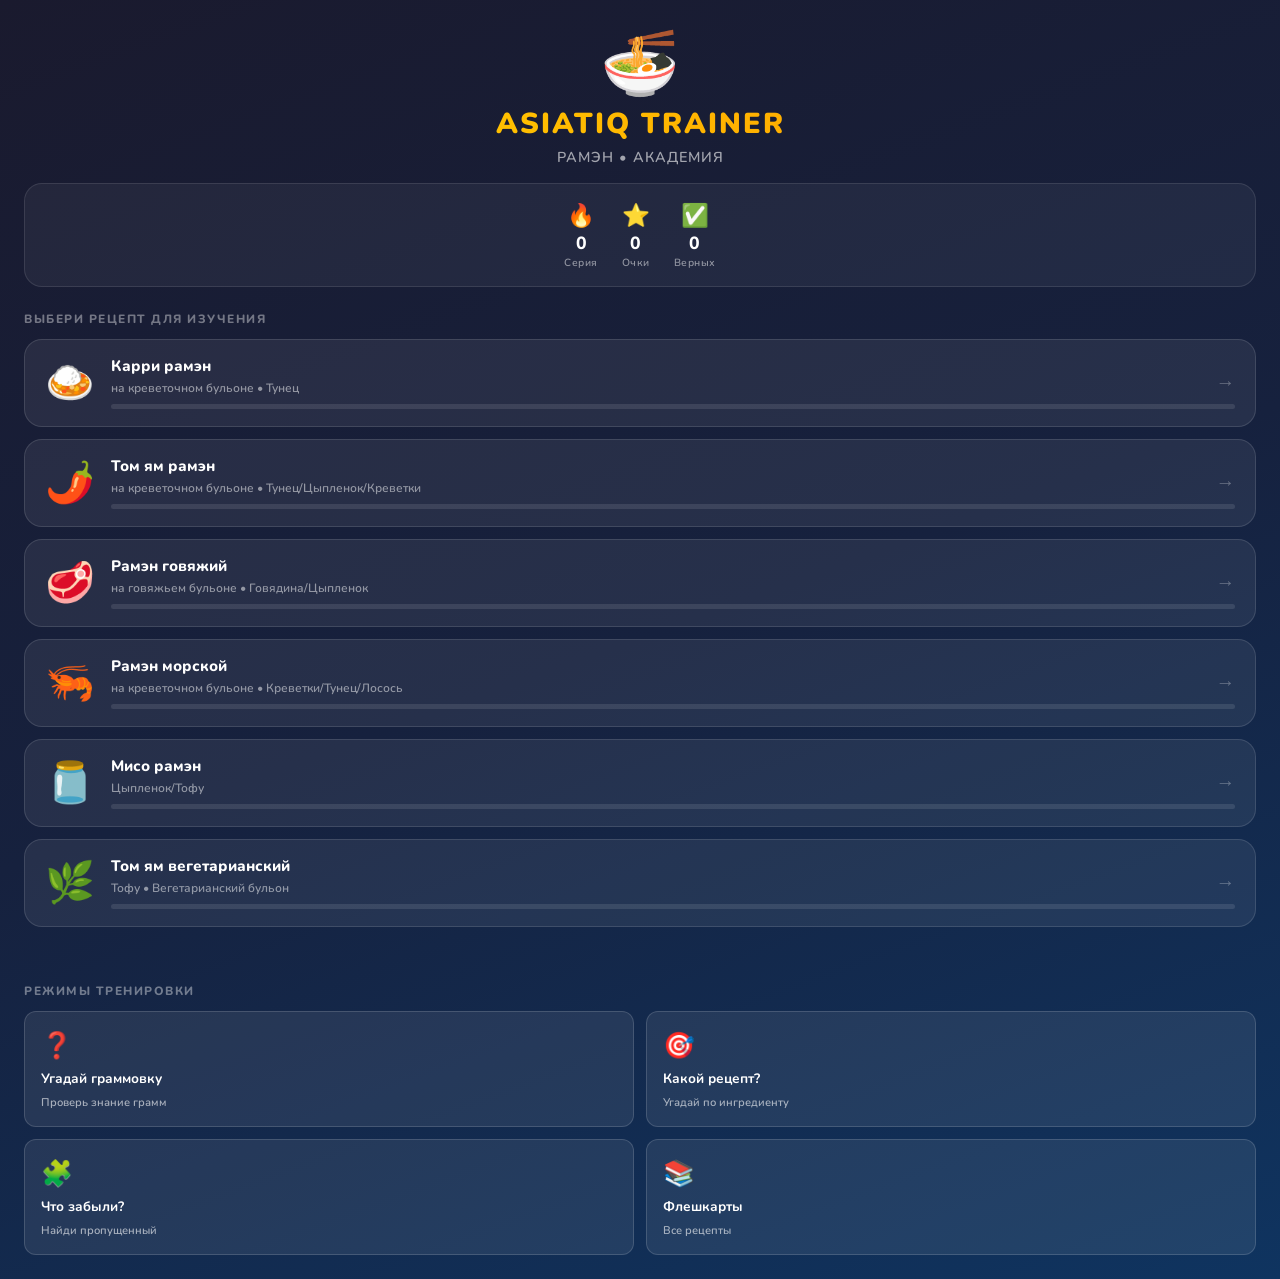
==== ramen-trainer.html @ 8be8d043 "Мой первый коммит: добавлен HTML-код. Ураgit add .))" ====
<!DOCTYPE html>
<html lang="ru">
<head>
<meta charset="UTF-8">
<meta name="viewport" content="width=device-width, initial-scale=1.0">
<title>🍜 ASIATIQ — Рамэн Тренер</title>
<link href="https://fonts.googleapis.com/css2?family=Nunito:wght@400;600;700;800;900&family=Nunito+Sans:wght@400;600;700&display=swap" rel="stylesheet">
<style>
  :root {
    --green: #58CC02;
    --green-dark: #45a001;
    --green-light: #d7f5b1;
    --blue: #1CB0F6;
    --blue-dark: #0a9ad6;
    --red: #FF4B4B;
    --red-light: #FFE0E0;
    --yellow: #FFD900;
    --yellow-dark: #e5c300;
    --orange: #FF9600;
    --purple: #CE82FF;
    --gray: #AFAFAF;
    --gray-light: #F7F7F7;
    --dark: #1f1f1f;
    --text: #3C3C3C;
    --text-muted: #777;
    --border: #E5E5E5;
    --white: #FFFFFF;
    --card-shadow: 0 4px 0 rgba(0,0,0,0.12);
    --radius: 12px;
    --radius-lg: 18px;
  }

  * { box-sizing: border-box; margin: 0; padding: 0; }

  body {
    font-family: 'Nunito', sans-serif;
    background: #f0f8e8;
    color: var(--text);
    min-height: 100vh;
    overflow-x: hidden;
  }

  /* SCREENS */
  .screen { display: none; min-height: 100vh; }
  .screen.active { display: flex; flex-direction: column; }

  /* ======= HOME SCREEN ======= */
  #home {
    background: linear-gradient(160deg, #1a1a2e 0%, #16213e 50%, #0f3460 100%);
    color: white;
    padding: 0;
  }

  .home-header {
    padding: 2rem 1.5rem 1rem;
    text-align: center;
    position: relative;
  }

  .logo-bowl { font-size: 4rem; line-height: 1; margin-bottom: 0.5rem; animation: steam 2s ease-in-out infinite; }
  @keyframes steam {
    0%, 100% { transform: translateY(0); }
    50% { transform: translateY(-6px); }
  }

  .logo-title {
    font-size: 1.8rem;
    font-weight: 900;
    letter-spacing: 2px;
    background: linear-gradient(90deg, #FFD900, #FF9600);
    -webkit-background-clip: text;
    -webkit-text-fill-color: transparent;
    margin-bottom: 0.25rem;
  }

  .logo-sub { font-size: 0.9rem; color: rgba(255,255,255,0.6); letter-spacing: 1px; font-weight: 600; }

  .stats-bar {
    display: flex;
    justify-content: center;
    gap: 1.5rem;
    padding: 1rem 1.5rem;
    background: rgba(255,255,255,0.05);
    margin: 0 1.5rem;
    border-radius: var(--radius-lg);
    border: 1px solid rgba(255,255,255,0.1);
  }

  .stat-item { text-align: center; }
  .stat-icon { font-size: 1.4rem; }
  .stat-value { font-size: 1.1rem; font-weight: 800; color: white; }
  .stat-label { font-size: 0.65rem; color: rgba(255,255,255,0.5); font-weight: 600; letter-spacing: 0.5px; }

  .section-label {
    font-size: 0.75rem;
    font-weight: 800;
    letter-spacing: 1.5px;
    color: rgba(255,255,255,0.4);
    padding: 1.5rem 1.5rem 0.75rem;
    text-transform: uppercase;
  }

  .recipe-list { padding: 0 1.5rem 2rem; display: flex; flex-direction: column; gap: 0.75rem; flex: 1; overflow-y: auto; }

  .recipe-card {
    background: rgba(255,255,255,0.07);
    border: 1px solid rgba(255,255,255,0.12);
    border-radius: var(--radius-lg);
    padding: 1rem 1.25rem;
    cursor: pointer;
    transition: all 0.15s ease;
    display: flex;
    align-items: center;
    gap: 1rem;
    position: relative;
    overflow: hidden;
  }

  .recipe-card::after {
    content: '→';
    position: absolute;
    right: 1.25rem;
    font-size: 1.2rem;
    color: rgba(255,255,255,0.3);
    transition: transform 0.15s;
  }

  .recipe-card:hover { background: rgba(255,255,255,0.12); transform: translateY(-1px); }
  .recipe-card:hover::after { transform: translateX(3px); }
  .recipe-card:active { transform: scale(0.98); }

  .recipe-emoji { font-size: 2.5rem; flex-shrink: 0; }

  .recipe-info { flex: 1; }
  .recipe-name { font-size: 0.95rem; font-weight: 800; color: white; line-height: 1.2; }
  .recipe-desc { font-size: 0.75rem; color: rgba(255,255,255,0.5); margin-top: 0.25rem; font-weight: 600; }
  .recipe-progress { margin-top: 0.5rem; height: 5px; background: rgba(255,255,255,0.1); border-radius: 99px; overflow: hidden; }
  .recipe-progress-fill { height: 100%; background: var(--green); border-radius: 99px; transition: width 0.5s ease; }

  .btn-modes {
    padding: 0 1.5rem 1.5rem;
    display: grid;
    grid-template-columns: 1fr 1fr;
    gap: 0.75rem;
  }

  .mode-btn {
    background: rgba(255,255,255,0.08);
    border: 1px solid rgba(255,255,255,0.15);
    border-radius: var(--radius);
    padding: 1rem;
    color: white;
    font-family: 'Nunito', sans-serif;
    font-weight: 700;
    font-size: 0.85rem;
    cursor: pointer;
    text-align: left;
    transition: all 0.15s;
    display: flex;
    flex-direction: column;
    gap: 0.4rem;
  }

  .mode-btn:hover { background: rgba(255,255,255,0.14); }
  .mode-btn .mode-icon { font-size: 1.6rem; }
  .mode-btn .mode-label { color: rgba(255,255,255,0.6); font-size: 0.7rem; font-weight: 600; }

  /* ======= LESSON SCREEN ======= */
  #lesson { background: white; }

  .lesson-top {
    display: flex;
    align-items: center;
    gap: 1rem;
    padding: 1.2rem 1.5rem;
    border-bottom: 2px solid var(--border);
    position: sticky;
    top: 0;
    background: white;
    z-index: 10;
  }

  .btn-close {
    background: none;
    border: none;
    font-size: 1.4rem;
    cursor: pointer;
    color: var(--gray);
    padding: 0.25rem;
    border-radius: 8px;
    transition: background 0.1s;
    line-height: 1;
  }
  .btn-close:hover { background: var(--gray-light); }

  .progress-track {
    flex: 1;
    height: 16px;
    background: var(--border);
    border-radius: 99px;
    overflow: hidden;
  }

  .progress-fill {
    height: 100%;
    background: var(--green);
    border-radius: 99px;
    transition: width 0.4s ease;
  }

  .hearts { display: flex; gap: 4px; font-size: 1.1rem; flex-shrink: 0; }
  .heart { transition: transform 0.2s; }
  .heart.lost { filter: grayscale(1); opacity: 0.3; transform: scale(0.9); }

  /* TIMER */
  .timer-wrap {
    position: relative;
    width: 44px;
    height: 44px;
    flex-shrink: 0;
  }
  .timer-svg { transform: rotate(-90deg); }
  .timer-bg { fill: none; stroke: var(--border); stroke-width: 4; }
  .timer-arc {
    fill: none;
    stroke: var(--green);
    stroke-width: 4;
    stroke-linecap: round;
    transition: stroke-dashoffset 0.9s linear, stroke 0.3s;
  }
  .timer-arc.warn  { stroke: var(--orange); }
  .timer-arc.danger { stroke: var(--red); }
  .timer-num {
    position: absolute;
    inset: 0;
    display: flex;
    align-items: center;
    justify-content: center;
    font-size: 0.8rem;
    font-weight: 900;
    color: var(--text);
    transition: color 0.3s;
  }
  .timer-num.warn   { color: var(--orange); }
  .timer-num.danger { color: var(--red); }

  @keyframes timerPulse {
    0%,100% { transform: scale(1); }
    50%      { transform: scale(1.12); }
  }
  .timer-wrap.pulse { animation: timerPulse 0.5s ease; }

  .lesson-body {
    flex: 1;
    padding: 1.5rem;
    display: flex;
    flex-direction: column;
    gap: 1.25rem;
    overflow-y: auto;
  }

  .question-type {
    font-size: 0.75rem;
    font-weight: 800;
    letter-spacing: 1px;
    color: var(--text-muted);
    text-transform: uppercase;
  }

  .question-text {
    font-size: 1.25rem;
    font-weight: 800;
    line-height: 1.4;
    color: var(--text);
  }

  .question-emoji { font-size: 3rem; text-align: center; margin: 0.5rem 0; }

  .options-grid {
    display: flex;
    flex-direction: column;
    gap: 0.75rem;
    margin-top: 0.5rem;
  }

  .option-btn {
    background: white;
    border: 2px solid var(--border);
    border-radius: var(--radius);
    padding: 1rem 1.25rem;
    font-family: 'Nunito', sans-serif;
    font-size: 0.95rem;
    font-weight: 700;
    color: var(--text);
    cursor: pointer;
    text-align: left;
    transition: all 0.12s;
    display: flex;
    align-items: center;
    gap: 0.75rem;
    box-shadow: 0 3px 0 var(--border);
  }

  .option-btn:hover:not(:disabled) { border-color: var(--blue); background: #EAF6FF; box-shadow: 0 3px 0 var(--blue); }
  .option-btn.selected { border-color: var(--blue); background: #EAF6FF; box-shadow: 0 3px 0 var(--blue); }
  .option-btn.correct { border-color: var(--green); background: var(--green-light); box-shadow: 0 3px 0 var(--green-dark); color: #3a7d01; }
  .option-btn.wrong { border-color: var(--red); background: var(--red-light); box-shadow: 0 3px 0 #cc3333; color: #cc3333; }
  .option-btn:disabled { cursor: default; }

  .option-letter {
    width: 28px; height: 28px;
    border-radius: 8px;
    border: 2px solid currentColor;
    display: flex; align-items: center; justify-content: center;
    font-size: 0.8rem;
    font-weight: 800;
    flex-shrink: 0;
    opacity: 0.5;
  }

  .flashcard-container {
    perspective: 1000px;
    flex: 1;
    min-height: 280px;
    cursor: pointer;
  }

  .flashcard-inner {
    position: relative;
    width: 100%;
    height: 100%;
    transform-style: preserve-3d;
    transition: transform 0.5s ease;
  }

  .flashcard-container.flipped .flashcard-inner { transform: rotateY(180deg); }

  .flashcard-front, .flashcard-back {
    position: absolute;
    inset: 0;
    border-radius: var(--radius-lg);
    -webkit-backface-visibility: hidden;
    backface-visibility: hidden;
    display: flex;
    flex-direction: column;
    align-items: center;
    justify-content: center;
    padding: 2rem;
    text-align: center;
    gap: 1rem;
  }

  .flashcard-front {
    background: linear-gradient(135deg, #1a1a2e, #0f3460);
    color: white;
    border: 2px solid rgba(255,255,255,0.1);
  }

  .flashcard-back {
    background: white;
    border: 2px solid var(--green);
    transform: rotateY(180deg);
  }

  .flashcard-front .fc-emoji { font-size: 4rem; }
  .flashcard-front .fc-name { font-size: 1.3rem; font-weight: 900; color: #FFD900; }
  .flashcard-front .fc-hint { font-size: 0.8rem; color: rgba(255,255,255,0.4); margin-top: 1rem; }

  .flashcard-back .fc-title { font-size: 1rem; font-weight: 800; color: var(--green-dark); }

  .ingredients-list { text-align: left; width: 100%; font-size: 0.8rem; }
  .ing-row { display: flex; justify-content: space-between; padding: 4px 0; border-bottom: 1px solid var(--border); }
  .ing-row:last-child { border: none; }
  .ing-name { color: var(--text); font-weight: 600; }
  .ing-amount { color: var(--text-muted); font-weight: 700; font-size: 0.75rem; }

  .fill-blank-input {
    border: 2px solid var(--border);
    border-radius: var(--radius);
    padding: 0.75rem 1rem;
    font-family: 'Nunito', sans-serif;
    font-size: 1rem;
    font-weight: 700;
    width: 100%;
    transition: border-color 0.15s;
    box-shadow: 0 3px 0 var(--border);
  }
  .fill-blank-input:focus { outline: none; border-color: var(--blue); box-shadow: 0 3px 0 var(--blue); }
  .fill-blank-input.correct { border-color: var(--green); box-shadow: 0 3px 0 var(--green-dark); color: var(--green-dark); }
  .fill-blank-input.wrong { border-color: var(--red); box-shadow: 0 3px 0 #cc3333; color: var(--red); }

  /* ======= FEEDBACK BAR ======= */
  .feedback-bar {
    padding: 1.25rem 1.5rem;
    display: none;
    flex-direction: column;
    gap: 0.5rem;
    border-top: 3px solid var(--border);
    animation: slideUp 0.2s ease;
  }
  @keyframes slideUp { from { transform: translateY(20px); opacity: 0; } to { transform: none; opacity: 1; } }

  .feedback-bar.correct { background: var(--green-light); border-color: var(--green); }
  .feedback-bar.wrong { background: var(--red-light); border-color: var(--red); }

  .feedback-title { font-size: 1.1rem; font-weight: 900; }
  .feedback-bar.correct .feedback-title { color: var(--green-dark); }
  .feedback-bar.wrong .feedback-title { color: var(--red); }
  .feedback-detail { font-size: 0.85rem; font-weight: 600; color: var(--text-muted); }
  .feedback-bar.wrong .feedback-detail { color: #cc3333; }

  .btn-continue {
    padding: 0.85rem 1.5rem;
    border: none;
    border-radius: var(--radius);
    font-family: 'Nunito', sans-serif;
    font-size: 1rem;
    font-weight: 800;
    cursor: pointer;
    transition: all 0.12s;
    letter-spacing: 0.5px;
  }
  .btn-continue.correct { background: var(--green); color: white; box-shadow: 0 4px 0 var(--green-dark); }
  .btn-continue.correct:hover { transform: translateY(-1px); }
  .btn-continue.correct:active { transform: translateY(2px); box-shadow: 0 2px 0 var(--green-dark); }
  .btn-continue.wrong { background: var(--red); color: white; box-shadow: 0 4px 0 #cc3333; }
  .btn-continue.wrong:hover { transform: translateY(-1px); }

  .lesson-bottom {
    padding: 1.25rem 1.5rem;
    border-top: 2px solid var(--border);
  }

  .btn-check {
    width: 100%;
    padding: 0.9rem;
    border: none;
    border-radius: var(--radius);
    font-family: 'Nunito', sans-serif;
    font-size: 1rem;
    font-weight: 800;
    cursor: pointer;
    background: var(--green);
    color: white;
    box-shadow: 0 4px 0 var(--green-dark);
    letter-spacing: 0.5px;
    transition: all 0.12s;
  }
  .btn-check:hover { transform: translateY(-1px); }
  .btn-check:active { transform: translateY(2px); box-shadow: 0 2px 0 var(--green-dark); }
  .btn-check:disabled { background: var(--gray-light); color: var(--gray); box-shadow: 0 4px 0 #d0d0d0; cursor: default; transform: none; }

  /* ======= RESULTS SCREEN ======= */
  #results {
    background: linear-gradient(160deg, #1a1a2e 0%, #0f3460 100%);
    color: white;
    align-items: center;
    justify-content: center;
    padding: 2rem;
    text-align: center;
    gap: 1.5rem;
  }

  .result-trophy { font-size: 5rem; animation: bounce 0.6s ease 0.3s both; }
  @keyframes bounce {
    0% { transform: scale(0); opacity: 0; }
    70% { transform: scale(1.2); }
    100% { transform: scale(1); opacity: 1; }
  }

  .result-title { font-size: 2rem; font-weight: 900; color: #FFD900; }
  .result-sub { font-size: 1rem; color: rgba(255,255,255,0.6); font-weight: 600; }

  .result-stats {
    display: grid;
    grid-template-columns: 1fr 1fr 1fr;
    gap: 1rem;
    width: 100%;
    max-width: 400px;
  }

  .result-stat {
    background: rgba(255,255,255,0.08);
    border-radius: var(--radius);
    border: 1px solid rgba(255,255,255,0.12);
    padding: 1rem 0.5rem;
  }

  .result-stat-icon { font-size: 1.6rem; }
  .result-stat-value { font-size: 1.4rem; font-weight: 900; color: white; }
  .result-stat-label { font-size: 0.65rem; color: rgba(255,255,255,0.5); font-weight: 700; letter-spacing: 0.5px; }

  .btn-home, .btn-again {
    padding: 0.9rem 2rem;
    border-radius: var(--radius);
    font-family: 'Nunito', sans-serif;
    font-size: 1rem;
    font-weight: 800;
    cursor: pointer;
    width: 100%;
    max-width: 300px;
    letter-spacing: 0.5px;
    transition: all 0.12s;
    border: none;
  }
  .btn-again { background: var(--green); color: white; box-shadow: 0 4px 0 var(--green-dark); }
  .btn-again:hover { transform: translateY(-1px); }
  .btn-home { background: rgba(255,255,255,0.1); color: white; border: 2px solid rgba(255,255,255,0.2); margin-top: 0.5rem; }
  .btn-home:hover { background: rgba(255,255,255,0.16); }

  /* ======= RECIPE SCREEN ======= */
  #recipe-detail {
    background: white;
  }

  .recipe-header {
    background: linear-gradient(135deg, #1a1a2e, #0f3460);
    color: white;
    padding: 1.5rem;
    display: flex;
    align-items: center;
    gap: 1rem;
  }

  .recipe-header .back-btn {
    background: rgba(255,255,255,0.1);
    border: 1px solid rgba(255,255,255,0.2);
    border-radius: 10px;
    color: white;
    font-size: 1.2rem;
    padding: 0.4rem 0.7rem;
    cursor: pointer;
    flex-shrink: 0;
    font-family: 'Nunito', sans-serif;
    font-weight: 700;
  }

  .recipe-header .rh-text { flex: 1; }
  .recipe-header .rh-emoji { font-size: 2.5rem; flex-shrink: 0; }
  .recipe-header .rh-name { font-size: 1rem; font-weight: 900; color: #FFD900; line-height: 1.2; }
  .recipe-header .rh-sub { font-size: 0.75rem; color: rgba(255,255,255,0.5); font-weight: 600; }

  .recipe-content { flex: 1; overflow-y: auto; padding: 1.5rem; display: flex; flex-direction: column; gap: 1.25rem; }

  .section-title {
    font-size: 0.7rem;
    font-weight: 800;
    letter-spacing: 1.5px;
    color: var(--text-muted);
    text-transform: uppercase;
    margin-bottom: 0.5rem;
  }

  .ing-table { width: 100%; border-collapse: collapse; font-size: 0.85rem; }
  .ing-table th { background: var(--gray-light); padding: 6px 10px; text-align: left; font-size: 0.7rem; font-weight: 800; letter-spacing: 0.5px; color: var(--text-muted); }
  .ing-table th:not(:first-child) { text-align: right; }
  .ing-table td { padding: 7px 10px; border-bottom: 1px solid var(--border); font-weight: 600; }
  .ing-table td:not(:first-child) { text-align: right; color: var(--text-muted); font-weight: 700; font-size: 0.8rem; }
  .ing-table tr:last-child td { border: none; }

  .tech-block {
    background: var(--gray-light);
    border-radius: var(--radius);
    padding: 1rem;
    font-size: 0.85rem;
    line-height: 1.6;
    font-weight: 600;
    color: var(--text);
  }

  .step-list { display: flex; flex-direction: column; gap: 0.75rem; }
  .step-item { display: flex; gap: 0.75rem; align-items: flex-start; }
  .step-num { width: 28px; height: 28px; border-radius: 50%; background: linear-gradient(135deg, #1a1a2e, #0f3460); color: #FFD900; font-size: 0.75rem; font-weight: 900; display: flex; align-items: center; justify-content: center; flex-shrink: 0; margin-top: 1px; }
  .step-text { font-size: 0.85rem; font-weight: 600; line-height: 1.5; color: var(--text); flex: 1; }

  .recipe-actions { padding: 1.25rem; border-top: 2px solid var(--border); display: flex; flex-direction: column; gap: 0.75rem; }

  .btn-study {
    width: 100%;
    padding: 0.9rem;
    border: none;
    border-radius: var(--radius);
    font-family: 'Nunito', sans-serif;
    font-size: 1rem;
    font-weight: 800;
    cursor: pointer;
    transition: all 0.12s;
    letter-spacing: 0.5px;
  }

  .btn-study.primary { background: var(--green); color: white; box-shadow: 0 4px 0 var(--green-dark); }
  .btn-study.primary:hover { transform: translateY(-1px); }
  .btn-study.secondary { background: var(--gray-light); color: var(--text); border: 2px solid var(--border); }
  .btn-study.secondary:hover { background: var(--border); }

  /* ======= XP POPUP ======= */
  .xp-popup {
    position: fixed;
    top: 80px;
    left: 50%;
    transform: translateX(-50%) translateY(-20px);
    background: #FFD900;
    color: #7a5800;
    font-weight: 900;
    font-size: 1rem;
    padding: 0.5rem 1rem;
    border-radius: 99px;
    opacity: 0;
    transition: all 0.4s ease;
    pointer-events: none;
    z-index: 100;
    font-family: 'Nunito', sans-serif;
  }
  .xp-popup.show { opacity: 1; transform: translateX(-50%) translateY(0); }

  /* ======= SHAKE ANIMATION ======= */
  @keyframes shake {
    0%, 100% { transform: none; }
    20% { transform: translateX(-8px); }
    40% { transform: translateX(8px); }
    60% { transform: translateX(-5px); }
    80% { transform: translateX(5px); }
  }
  .shake { animation: shake 0.4s ease; }
</style>
</head>
<body>

<!-- XP Popup -->
<div class="xp-popup" id="xpPopup">+10 XP ⭐</div>

<!-- ===== HOME SCREEN ===== -->
<div class="screen active" id="home">
  <div class="home-header">
    <div class="logo-bowl">🍜</div>
    <div class="logo-title">ASIATIQ TRAINER</div>
    <div class="logo-sub">РАМЭН • АКАДЕМИЯ</div>
  </div>

  <div class="stats-bar">
    <div class="stat-item">
      <div class="stat-icon">🔥</div>
      <div class="stat-value" id="streakDisplay">0</div>
      <div class="stat-label">Серия</div>
    </div>
    <div class="stat-item">
      <div class="stat-icon">⭐</div>
      <div class="stat-value" id="xpDisplay">0</div>
      <div class="stat-label">Очки</div>
    </div>
    <div class="stat-item">
      <div class="stat-icon">✅</div>
      <div class="stat-value" id="correctDisplay">0</div>
      <div class="stat-label">Верных</div>
    </div>
  </div>

  <div class="section-label">Выбери рецепт для изучения</div>
  <div class="recipe-list" id="recipeList"></div>

  <div class="section-label" style="color: rgba(255,255,255,0.4);">Режимы тренировки</div>
  <div class="btn-modes">
    <button class="mode-btn" onclick="startRandomLesson('quiz')">
      <span class="mode-icon">❓</span>
      <span>Угадай граммовку</span>
      <span class="mode-label">Проверь знание грамм</span>
    </button>
    <button class="mode-btn" onclick="startRandomLesson('which')">
      <span class="mode-icon">🎯</span>
      <span>Какой рецепт?</span>
      <span class="mode-label">Угадай по ингредиенту</span>
    </button>
    <button class="mode-btn" onclick="startRandomLesson('missing')">
      <span class="mode-icon">🧩</span>
      <span>Что забыли?</span>
      <span class="mode-label">Найди пропущенный</span>
    </button>
    <button class="mode-btn" onclick="startFlashcards()">
      <span class="mode-icon">📚</span>
      <span>Флешкарты</span>
      <span class="mode-label">Все рецепты</span>
    </button>
  </div>
</div>

<!-- ===== RECIPE DETAIL SCREEN ===== -->
<div class="screen" id="recipe-detail">
  <div class="recipe-header">
    <button class="back-btn" onclick="showHome()">←</button>
    <div class="rh-emoji" id="rdEmoji">🍜</div>
    <div class="rh-text">
      <div class="rh-name" id="rdName">Рецепт</div>
      <div class="rh-sub" id="rdSub">Описание</div>
    </div>
  </div>
  <div class="recipe-content" id="rdContent"></div>
  <div class="recipe-actions">
    <button class="btn-study primary" onclick="startLessonForCurrent()">🎯 Тренировать этот рецепт</button>
    <button class="btn-study secondary" onclick="startFlashcardForCurrent()">📚 Флешкарты</button>
  </div>
</div>

<!-- ===== LESSON SCREEN ===== -->
<div class="screen" id="lesson">
  <div class="lesson-top">
    <button class="btn-close" onclick="confirmClose()">✕</button>
    <div class="progress-track">
      <div class="progress-fill" id="lessonProgress" style="width:0%"></div>
    </div>
    <!-- circular countdown timer -->
    <div class="timer-wrap" id="timerWrap">
      <svg class="timer-svg" width="44" height="44" viewBox="0 0 44 44">
        <circle class="timer-bg" cx="22" cy="22" r="18"/>
        <circle class="timer-arc" id="timerArc" cx="22" cy="22" r="18"
          stroke-dasharray="113.1" stroke-dashoffset="0"/>
      </svg>
      <div class="timer-num" id="timerNum">15</div>
    </div>
    <div class="hearts" id="heartsDisplay">
      <span class="heart">❤️</span>
      <span class="heart">❤️</span>
      <span class="heart">❤️</span>
    </div>
  </div>

  <div class="lesson-body" id="lessonBody"></div>

  <div class="feedback-bar" id="feedbackBar">
    <div class="feedback-title" id="feedbackTitle"></div>
    <div class="feedback-detail" id="feedbackDetail"></div>
    <button class="btn-continue" id="btnContinue" onclick="nextQuestion()">ДАЛЕЕ →</button>
  </div>

  <div class="lesson-bottom" id="lessonBottom">
    <button class="btn-check" id="btnCheck" onclick="checkAnswer()" disabled>ПРОВЕРИТЬ</button>
  </div>
</div>

<!-- ===== RESULTS SCREEN ===== -->
<div class="screen" id="results">
  <div class="result-trophy" id="resultTrophy">🏆</div>
  <div class="result-title" id="resultTitle">Отлично!</div>
  <div class="result-sub" id="resultSub">Урок пройден</div>
  <div class="result-stats">
    <div class="result-stat">
      <div class="result-stat-icon">⭐</div>
      <div class="result-stat-value" id="resXP">0</div>
      <div class="result-stat-label">XP</div>
    </div>
    <div class="result-stat">
      <div class="result-stat-icon">✅</div>
      <div class="result-stat-value" id="resCorrect">0</div>
      <div class="result-stat-label">Верно</div>
    </div>
    <div class="result-stat">
      <div class="result-stat-icon">❤️</div>
      <div class="result-stat-value" id="resHearts">0</div>
      <div class="result-stat-label">Жизни</div>
    </div>
  </div>
  <button class="btn-again" onclick="restartLesson()">🔄 Ещё раз</button>
  <button class="btn-home" onclick="showHome()">← На главную</button>
</div>

<script>
const RECIPES = [
  {
    id: 0,
    name: "Карри рамэн",
    sub: "на креветочном бульоне • Тунец",
    emoji: "🍛",
    color: "#FF9600",
    progress: 0,
    ingredients: [
      { name: "Лапша (сырая/отварная) пф", big: "140/220 г", small: "70/110 г", bigNum: 140, smallNum: 70 },
      { name: "Тунец пф", big: "40 г", small: "30 г", bigNum: 40, smallNum: 30 },
      { name: "Креветочный бульон пф", big: "260 г", small: "180 г", bigNum: 260, smallNum: 180 },
      { name: "Лук зеленый очищ. пф", big: "15 г", small: "10 г", bigNum: 15, smallNum: 10 },
      { name: "Ростки сои маринованные пф", big: "20 г", small: "10 г", bigNum: 20, smallNum: 10 },
      { name: "Соус Карри пф", big: "40 г", small: "20 г", bigNum: 40, smallNum: 20 },
      { name: "Грибы шиитаке отварные пф", big: "20 г", small: "10 г", bigNum: 20, smallNum: 10 },
      { name: "Яйцо маринованное пф", big: "1 шт", small: "½ шт", bigNum: 1, smallNum: 0.5, unit: "шт" },
      { name: "Кунжут жареный ассорти пф", big: "1 г", small: "½ г", bigNum: 1, smallNum: 0.5 },
      { name: "Масло креветочное", big: "20 г", small: "10 г", bigNum: 20, smallNum: 10 },
      { name: "Нори", big: "¼ шт", small: "¼ шт", bigNum: 0.25, smallNum: 0.25, unit: "шт" },
    ],
    steps: [
      "Развернуть лапшу, отрянуть от муки",
      "Положить в кипящую воду. Отварить 40 сек (до 12 ч хранения) или 2 мин (после 12 ч хранения)",
      "Положить лапшу в центр тарелки",
      "С одного края тарелки положить лук зеленый, ростки сои, грибы шиитаке, яйцо, тунец",
      "Налить соус Карри",
      "Залить кипящим креветочным бульоном",
      "При отдаче: положить нори, посыпать кунжутом",
      "Добавить пф креветочное масло"
    ],
    output: "650 г (бол) / 400 г (мал)"
  },
  {
    id: 1,
    name: "Том ям рамэн",
    sub: "на креветочном бульоне • Тунец/Цыпленок/Креветки",
    emoji: "🌶️",
    color: "#FF4B4B",
    progress: 0,
    ingredients: [
      { name: "Лапша (сырая/отварная) пф", big: "140/220 г", small: "70/110 г", bigNum: 140, smallNum: 70 },
      { name: "Тунец/Цыпленок/Креветка пф", big: "40 г / 4 шт", small: "30 г / 2 шт", bigNum: 40, smallNum: 30 },
      { name: "Том ям бульон пф", big: "260 г", small: "180 г", bigNum: 260, smallNum: 180 },
      { name: "Лук зеленый очищ. пф", big: "15 г", small: "10 г", bigNum: 15, smallNum: 10 },
      { name: "Ростки сои маринованные пф", big: "20 г", small: "10 г", bigNum: 20, smallNum: 10 },
      { name: "Грибы шиитаке отварные пф", big: "20 г", small: "10 г", bigNum: 20, smallNum: 10 },
      { name: "Яйцо маринованное пф", big: "1 шт", small: "½ шт", bigNum: 1, smallNum: 0.5, unit: "шт" },
      { name: "Лемонграсс очищ.", big: "1 шт", small: "1 шт", bigNum: 1, smallNum: 1, unit: "шт" },
      { name: "Лист лайм", big: "2 шт", small: "1 шт", bigNum: 2, smallNum: 1, unit: "шт" },
      { name: "Соус том ям пф", big: "40 г", small: "20 г", bigNum: 40, smallNum: 20 },
      { name: "Кунжут жареный ассорти пф", big: "20 г", small: "10 г", bigNum: 20, smallNum: 10 },
      { name: "Масло креветочное пф", big: "¼", small: "¼", bigNum: 0.25, smallNum: 0.25 },
      { name: "Нори", big: "¼ шт", small: "¼ шт", bigNum: 0.25, smallNum: 0.25, unit: "шт" },
    ],
    steps: [
      "Развернуть лапшу, отрянуть от муки",
      "Положить в кипящую воду. Отварить 40 сек (до 12 ч) или 1 мин (после 12 ч хранения)",
      "Положить лапшу отварную в центр тарелки",
      "С одного края тарелки положить лук зеленый, ростки сои, грибы шиитаке, яйцо, лемонграсс, лист лайма, Тунец/Цыпленок/Креветки",
      "Налить соус том ям",
      "Залить кипящим том ям бульоном",
      "При отдаче: положить нори, посыпать кунжутом",
      "Добавить пф креветочное масло"
    ],
    output: "650 г (бол) / 400 г (мал)"
  },
  {
    id: 2,
    name: "Рамэн говяжий",
    sub: "на говяжьем бульоне • Говядина/Цыпленок",
    emoji: "🥩",
    color: "#8B4513",
    progress: 0,
    ingredients: [
      { name: "Лапша (сырая/отварная) пф", big: "140/220 г", small: "70/110 г", bigNum: 140, smallNum: 70 },
      { name: "Говядина/Цыпленок пф", big: "40 г", small: "30 г", bigNum: 40, smallNum: 30 },
      { name: "Бульон говяжий пф", big: "260 г", small: "180 г", bigNum: 260, smallNum: 180 },
      { name: "Кайши для гов. бульона пф", big: "40 г", small: "20 г", bigNum: 40, smallNum: 20 },
      { name: "Лук зеленый очищ. пф", big: "20 г", small: "10 г", bigNum: 20, smallNum: 10 },
      { name: "Ростки сои маринованные пф", big: "20 г", small: "10 г", bigNum: 20, smallNum: 10 },
      { name: "Грибы шиитаке отварные пф", big: "20 г", small: "10 г", bigNum: 20, smallNum: 10 },
      { name: "Яйцо маринованное пф", big: "1 шт", small: "½ шт", bigNum: 1, smallNum: 0.5, unit: "шт" },
      { name: "Кунжут жареный ассорти пф", big: "1 г", small: "1 г", bigNum: 1, smallNum: 1 },
      { name: "Чесночное масло пф", big: "20 г", small: "10 г", bigNum: 20, smallNum: 10 },
      { name: "Нори", big: "¼ шт", small: "¼ шт", bigNum: 0.25, smallNum: 0.25, unit: "шт" },
    ],
    steps: [
      "Развернуть лапшу, отрянуть от муки",
      "Положить в кипящую воду. Отварить согласно инструкции: 40 сек (до 12 ч) или 1 мин (после 12 ч)",
      "Положить отварную лапшу в тарелку",
      "Добавить кайши. С одного края тарелки положить лук зеленый, ростки сои, грибы шиитаке, яйцо, говядину/цыпленка",
      "Залить кипящим говяжьим бульоном, слегка перемешать лапшу",
      "При отдаче: положить нори, посыпать кунжутом",
      "Добавить пф чесночное масло"
    ],
    output: "650 г (бол) / 400 г (мал)"
  },
  {
    id: 3,
    name: "Рамэн морской",
    sub: "на креветочном бульоне • Креветки/Тунец/Лосось",
    emoji: "🦐",
    color: "#1CB0F6",
    progress: 0,
    ingredients: [
      { name: "Лапша (сырая/отварная) пф", big: "140/220 г", small: "70/110 г", bigNum: 140, smallNum: 70 },
      { name: "Креветка/Тунец/Лосось пф", big: "40 г / 4 шт", small: "30 г / 2 шт", bigNum: 40, smallNum: 30 },
      { name: "Бульон креветочный пф", big: "260 г", small: "180 г", bigNum: 260, smallNum: 180 },
      { name: "Кайши для кр. бульона пф", big: "40 г", small: "15 г", bigNum: 40, smallNum: 15 },
      { name: "Лук зеленый очищ. пф", big: "20 г", small: "10 г", bigNum: 20, smallNum: 10 },
      { name: "Ростки сои маринованные пф", big: "20 г", small: "10 г", bigNum: 20, smallNum: 10 },
      { name: "Грибы шиитаке отварные пф", big: "20 г", small: "10 г", bigNum: 20, smallNum: 10 },
      { name: "Яйцо маринованное пф", big: "1 шт", small: "½ шт", bigNum: 1, smallNum: 0.5, unit: "шт" },
      { name: "Кунжут жареный ассорти пф", big: "1 г", small: "1 г", bigNum: 1, smallNum: 1 },
      { name: "Масло креветочное пф", big: "¼", small: "¼", bigNum: 0.25, smallNum: 0.25 },
      { name: "Нори", big: "¼ шт", small: "¼ шт", bigNum: 0.25, smallNum: 0.25, unit: "шт" },
    ],
    steps: [
      "Развернуть лапшу, отрянуть от муки",
      "Положить в кипящую воду. Отварить согласно инструкции: 40 сек (до 12 ч) или 1 мин (после 12 ч)",
      "Положить лапшу отварную в центр тарелки",
      "Добавить кайши. С одного края тарелки положить лук зеленый, ростки сои, грибы шиитаке, яйцо, Креветки/Тунец/Лосось",
      "Залить кипящим креветочным бульоном",
      "При отдаче: положить нори, посыпать кунжутом",
      "Добавить пф креветочное масло"
    ],
    output: "650 г (бол) / 400 г (мал)"
  },
  {
    id: 4,
    name: "Мисо рамэн",
    sub: "Цыпленок/Тофу",
    emoji: "🫙",
    color: "#CE82FF",
    progress: 0,
    ingredients: [
      { name: "Лапша (сырая/отварная) пф", big: "140/220 г", small: "70/110 г", bigNum: 140, smallNum: 70 },
      { name: "Цыпленок пф / Тофу мар. пф", big: "260 г", small: "180 г", bigNum: 260, smallNum: 180 },
      { name: "Мисо бульон пф", big: "30 г", small: "15 г", bigNum: 30, smallNum: 15 },
      { name: "Вакаме замоч. резаное пф", big: "40 г", small: "20 г", bigNum: 40, smallNum: 20 },
      { name: "Лук зеленый очищ. пф", big: "20 г", small: "10 г", bigNum: 20, smallNum: 10 },
      { name: "Ростки сои маринованные пф", big: "40 г", small: "20 г", bigNum: 40, smallNum: 20 },
      { name: "Кайши говяжий пф", big: "20 г", small: "10 г", bigNum: 20, smallNum: 10 },
      { name: "Грибы шиитаке отварные пф", big: "1 шт", small: "½ шт", bigNum: 1, smallNum: 0.5, unit: "шт" },
      { name: "Яйцо маринованное пф", big: "1 шт", small: "3 шт", bigNum: 1, smallNum: 3, unit: "шт" },
      { name: "Кунжут жареный ассорти пф", big: "¼", small: "¼", bigNum: 0.25, smallNum: 0.25 },
      { name: "Нори", big: "¼ шт", small: "¼ шт", bigNum: 0.25, smallNum: 0.25, unit: "шт" },
    ],
    steps: [
      "Развернуть лапшу, отрянуть от муки",
      "Положить в кипящую воду. Отварить 40 сек (до 12 ч) или 1 мин (после 12 ч хранения)",
      "Положить лапшу отварную в центр тарелки",
      "Добавить кайши говяжий, лук зеленый",
      "С одного края тарелки положить ростки сои, грибы шиитаке, яйцо, вакаме",
      "Залить мисо бульоном кипящим",
      "При отдаче: положить нори, посыпать кунжутом"
    ],
    output: "650 г (бол) / 400 г (мал)"
  },
  {
    id: 5,
    name: "Том ям вегетарианский",
    sub: "Тофу • Вегетарианский бульон",
    emoji: "🌿",
    color: "#58CC02",
    progress: 0,
    ingredients: [
      { name: "Лапша (сырая/отварная) пф", big: "140/220 г", small: "70/110 г", bigNum: 140, smallNum: 70 },
      { name: "Бульон том ям вегетарианский", big: "200 г", small: "200 г", bigNum: 200, smallNum: 200 },
      { name: "Лук зеленый очищ. пф", big: "15 г", small: "15 г", bigNum: 15, smallNum: 15 },
      { name: "Ростки сои маринованные пф", big: "20 г", small: "20 г", bigNum: 20, smallNum: 20 },
      { name: "Грибы шиитаке отварные пф", big: "25 г", small: "25 г", bigNum: 25, smallNum: 25 },
      { name: "Яйцо маринованное пф", big: "1 шт", small: "1 шт", bigNum: 1, smallNum: 1, unit: "шт" },
      { name: "Черри", big: "25 г", small: "25 г", bigNum: 25, smallNum: 25 },
      { name: "Тофу маринованный пф", big: "52 г", small: "52 г", bigNum: 52, smallNum: 52 },
      { name: "Молоко кокосовое", big: "35 г", small: "35 г", bigNum: 35, smallNum: 35 },
      { name: "Нори", big: "¼ шт", small: "¼ шт", bigNum: 0.25, smallNum: 0.25, unit: "шт" },
    ],
    steps: [
      "Приготовить вегетарианский том ям бульон: вода 180 г, соль 5 г, аджиномото 3 г, кокосовое молоко 80 г",
      "Развернуть лапшу, отрянуть от муки, отварить",
      "Положить лапшу в центр тарелки",
      "Добавить ростки сои, грибы, черри, тофу, яйцо, лук",
      "Залить горячим вегетарианским том ям бульоном",
      "Добавить кокосовое молоко",
      "При отдаче: положить нори"
    ],
    output: "650 г (бол) / 400 г (мал)"
  }
];

// STATE
let state = {
  xp: parseInt(localStorage.getItem('ramenXP') || '0'),
  streak: parseInt(localStorage.getItem('ramenStreak') || '0'),
  correct: parseInt(localStorage.getItem('ramenCorrect') || '0'),
  recipeProgress: JSON.parse(localStorage.getItem('ramenProgress') || '{}'),
};

let lessonState = {
  questions: [],
  current: 0,
  hearts: 3,
  correctCount: 0,
  earnedXP: 0,
  selectedAnswer: null,
  answered: false,
  mode: 'quiz',
  targetRecipe: null,
};

function saveState() {
  localStorage.setItem('ramenXP', state.xp);
  localStorage.setItem('ramenStreak', state.streak);
  localStorage.setItem('ramenCorrect', state.correct);
  localStorage.setItem('ramenProgress', JSON.stringify(state.recipeProgress));
}

// ===== SCREEN NAVIGATION =====
function showScreen(id) {
  document.querySelectorAll('.screen').forEach(s => s.classList.remove('active'));
  document.getElementById(id).classList.add('active');
}

function showHome() {
  renderHome();
  showScreen('home');
}

function confirmClose() {
  if (confirm('Выйти из урока? Прогресс будет потерян.')) { stopTimer(); showHome(); }
}

// ===== HOME RENDER =====
function renderHome() {
  document.getElementById('streakDisplay').textContent = state.streak;
  document.getElementById('xpDisplay').textContent = state.xp;
  document.getElementById('correctDisplay').textContent = state.correct;

  const list = document.getElementById('recipeList');
  list.innerHTML = RECIPES.map(r => {
    const prog = state.recipeProgress[r.id] || 0;
    return `
      <div class="recipe-card" onclick="showRecipeDetail(${r.id})">
        <div class="recipe-emoji">${r.emoji}</div>
        <div class="recipe-info">
          <div class="recipe-name">${r.name}</div>
          <div class="recipe-desc">${r.sub}</div>
          <div class="recipe-progress">
            <div class="recipe-progress-fill" style="width: ${prog}%"></div>
          </div>
        </div>
      </div>
    `;
  }).join('');
}

// ===== RECIPE DETAIL =====
let currentRecipeId = 0;

function showRecipeDetail(id) {
  currentRecipeId = id;
  const r = RECIPES[id];
  document.getElementById('rdEmoji').textContent = r.emoji;
  document.getElementById('rdName').textContent = r.name;
  document.getElementById('rdSub').textContent = r.sub;

  const content = document.getElementById('rdContent');
  content.innerHTML = `
    <div>
      <div class="section-title">Ингредиенты</div>
      <table class="ing-table">
        <thead><tr><th>Наименование</th><th>Бол.</th><th>Мал.</th></tr></thead>
        <tbody>
          ${r.ingredients.map(i => `<tr><td>${i.name}</td><td>${i.big}</td><td>${i.small}</td></tr>`).join('')}
        </tbody>
      </table>
    </div>
    <div>
      <div class="section-title">Технология приготовления</div>
      <div class="step-list">
        ${r.steps.map((s, i) => `
          <div class="step-item">
            <div class="step-num">${i + 1}</div>
            <div class="step-text">${s}</div>
          </div>
        `).join('')}
      </div>
    </div>
    <div>
      <div class="section-title">Выход</div>
      <div class="tech-block">${r.output}</div>
    </div>
  `;

  showScreen('recipe-detail');
}

function startLessonForCurrent() {
  startLesson('quiz', currentRecipeId);
}

function startFlashcardForCurrent() {
  startFlashcards(currentRecipeId);
}

// ===== QUESTION GENERATORS =====
function shuffle(arr) {
  const a = [...arr];
  for (let i = a.length - 1; i > 0; i--) {
    const j = Math.floor(Math.random() * (i + 1));
    [a[i], a[j]] = [a[j], a[i]];
  }
  return a;
}

function rand(arr) { return arr[Math.floor(Math.random() * arr.length)]; }

function getWrongAmounts(correct, isSmall) {
  const nums = [10, 15, 20, 25, 30, 40, 50, 60, 70, 80, 100, 110, 140, 150, 180, 200, 220, 260];
  return shuffle(nums.filter(n => n !== correct)).slice(0, 3).map(n => n + ' г');
}

function makeQuizQuestion(recipe) {
  const ing = rand(recipe.ingredients.filter(i => i.bigNum > 0.25));
  const isSmall = Math.random() > 0.5;
  const correct = isSmall ? ing.small : ing.big;
  const size = isSmall ? 'малую' : 'большую';

  let wrongOptions = [];
  if (ing.unit === 'шт') {
    const wrongNums = [0.5, 1, 2, 3, 4].filter(n => n !== (isSmall ? ing.smallNum : ing.bigNum));
    wrongOptions = shuffle(wrongNums).slice(0, 3).map(n => n < 1 ? '½ шт' : n + ' шт');
  } else {
    wrongOptions = getWrongAmounts(isSmall ? ing.smallNum : ing.bigNum, isSmall);
  }

  const options = shuffle([correct, ...wrongOptions.slice(0, 3)]);

  return {
    type: 'quiz',
    questionType: 'Угадай граммовку',
    question: `${recipe.emoji} ${recipe.name} — ${size} порция\n\nСколько нужно:\n«${ing.name}»?`,
    options,
    correct,
    detail: `${ing.name}: бол. ${ing.big} / мал. ${ing.small}`,
    recipe,
  };
}

function makeWhichRecipeQuestion(allRecipes) {
  const recipe = rand(allRecipes);
  const uniqueIng = recipe.ingredients.find(i =>
    !allRecipes.filter(r => r.id !== recipe.id).some(r =>
      r.ingredients.some(ri => ri.name === i.name)
    )
  ) || rand(recipe.ingredients.filter(i => !['Лапша (сырая/отварная) пф', 'Нори', 'Яйцо маринованное пф', 'Ростки сои маринованные пф', 'Грибы шиитаке отварные пф', 'Лук зеленый очищ. пф'].includes(i.name)));

  const wrongRecipes = shuffle(allRecipes.filter(r => r.id !== recipe.id)).slice(0, 3);
  const options = shuffle([recipe, ...wrongRecipes]);

  return {
    type: 'which',
    questionType: 'Какой это рецепт?',
    question: `В каком рамэне используется:\n«${uniqueIng.name}»?`,
    options: options.map(r => r.emoji + ' ' + r.name),
    correct: recipe.emoji + ' ' + recipe.name,
    detail: `Это ингредиент рецепта "${recipe.name}"`,
    recipe,
  };
}

function makeMissingQuestion(recipe) {
  const allNames = recipe.ingredients.map(i => i.name);
  const correct = rand(allNames);
  const wrongPool = RECIPES.flatMap(r => r.ingredients.map(i => i.name)).filter(n => !allNames.includes(n));
  const wrongs = shuffle([...new Set(wrongPool)]).slice(0, 3);
  const options = shuffle([correct, ...wrongs]);

  return {
    type: 'missing',
    questionType: 'Что забыли добавить?',
    question: `${recipe.emoji} ${recipe.name}\n\nКакой из этих ингредиентов входит в рецепт?`,
    options,
    correct,
    detail: `«${correct}» — ингредиент рецепта "${recipe.name}"`,
    recipe,
  };
}

function makeFlashcard(recipe) {
  return {
    type: 'flashcard',
    recipe,
  };
}

// ===== LESSON MANAGEMENT =====
function startLesson(mode, recipeId) {
  const questions = [];

  if (mode === 'flashcard') {
    const recipes = recipeId !== undefined ? [RECIPES[recipeId]] : RECIPES;
    recipes.forEach(r => questions.push(makeFlashcard(r)));
  } else {
    const targetRecipes = recipeId !== undefined ? [RECIPES[recipeId]] : RECIPES;
    const count = 8;

    for (let i = 0; i < count; i++) {
      const recipe = rand(targetRecipes);
      if (mode === 'quiz' || mode === 'all') {
        questions.push(makeQuizQuestion(recipe));
      } else if (mode === 'which') {
        questions.push(makeWhichRecipeQuestion(RECIPES));
      } else if (mode === 'missing') {
        questions.push(makeMissingQuestion(recipe));
      }
    }
  }

  lessonState = {
    questions: shuffle(questions),
    current: 0,
    hearts: 3,
    correctCount: 0,
    earnedXP: 0,
    selectedAnswer: null,
    answered: false,
    mode,
    targetRecipeId: recipeId,
  };

  renderLesson();
  showScreen('lesson');
}

function startRandomLesson(mode) {
  startLesson(mode, undefined);
}

function startFlashcards(recipeId) {
  startLesson('flashcard', recipeId);
}

// ===== TIMER =====
const TIMER_SECONDS = 15;
const CIRCUMFERENCE = 2 * Math.PI * 18; // r=18 → ~113.1
let timerInterval = null;
let timerLeft = TIMER_SECONDS;

function startTimer() {
  stopTimer();
  timerLeft = TIMER_SECONDS;
  renderTimerUI();
  timerInterval = setInterval(() => {
    timerLeft--;
    renderTimerUI();
    if (timerLeft <= 0) {
      stopTimer();
      onTimerExpired();
    }
  }, 1000);
}

function stopTimer() {
  if (timerInterval) { clearInterval(timerInterval); timerInterval = null; }
}

function renderTimerUI() {
  const arc = document.getElementById('timerArc');
  const num = document.getElementById('timerNum');
  const wrap = document.getElementById('timerWrap');
  if (!arc) return;

  const ratio = timerLeft / TIMER_SECONDS;
  const offset = CIRCUMFERENCE * (1 - ratio);
  arc.style.strokeDashoffset = offset;
  num.textContent = timerLeft;

  const isWarn   = timerLeft <= 8 && timerLeft > 4;
  const isDanger = timerLeft <= 4;

  arc.className  = 'timer-arc' + (isDanger ? ' danger' : isWarn ? ' warn' : '');
  num.className  = 'timer-num' + (isDanger ? ' danger' : isWarn ? ' warn' : '');

  if (timerLeft <= 4 && timerLeft > 0) {
    wrap.classList.remove('pulse');
    void wrap.offsetWidth;
    wrap.classList.add('pulse');
  }
}

function hideTimer() {
  const wrap = document.getElementById('timerWrap');
  if (wrap) wrap.style.visibility = 'hidden';
}
function showTimer() {
  const wrap = document.getElementById('timerWrap');
  if (wrap) wrap.style.visibility = '';
}

function onTimerExpired() {
  if (lessonState.answered) return;
  const q = lessonState.questions[lessonState.current];
  if (q.type === 'flashcard') return;

  // auto-fail: mark all disabled, highlight correct
  lessonState.answered = true;
  lessonState.selectedAnswer = null;
  document.querySelectorAll('.option-btn').forEach(b => {
    b.disabled = true;
    if (b.dataset.value === q.correct) b.classList.add('correct');
  });
  showFeedback(false, q, true);
}

// ===== LESSON RENDER =====
function renderLesson() {
  const q = lessonState.questions[lessonState.current];
  const total = lessonState.questions.length;
  const pct = (lessonState.current / total) * 100;

  document.getElementById('lessonProgress').style.width = pct + '%';

  const hearts = document.getElementById('heartsDisplay');
  hearts.innerHTML = [0,1,2].map(i =>
    `<span class="heart ${i >= lessonState.hearts ? 'lost' : ''}">❤️</span>`
  ).join('');

  const body = document.getElementById('lessonBody');
  const feedback = document.getElementById('feedbackBar');
  const bottom = document.getElementById('lessonBottom');

  feedback.style.display = 'none';
  feedback.className = 'feedback-bar';
  bottom.style.display = '';

  lessonState.answered = false;
  lessonState.selectedAnswer = null;

  if (q.type === 'flashcard') {
    hideTimer();
    renderFlashcard(q, body, bottom);
  } else {
    showTimer();
    renderMultiChoice(q, body, bottom);
    startTimer();
  }
}

function renderMultiChoice(q, body, bottom) {
  const letters = ['А', 'Б', 'В', 'Г'];
  body.innerHTML = `
    <div class="question-type">${q.questionType}</div>
    <div class="question-text">${q.question.replace(/\n/g, '<br>')}</div>
    <div class="options-grid">
      ${q.options.map((opt, i) => `
        <button class="option-btn" onclick="selectOption(this, '${opt.replace(/'/g, "\\'")}')" data-value="${opt.replace(/"/g, '&quot;')}">
          <span class="option-letter">${letters[i]}</span>
          ${opt}
        </button>
      `).join('')}
    </div>
  `;

  const checkBtn = document.getElementById('btnCheck');
  checkBtn.disabled = true;
  checkBtn.textContent = 'ПРОВЕРИТЬ';
  bottom.style.display = '';
}

function renderFlashcard(q, body, bottom) {
  const r = q.recipe;
  const ingList = r.ingredients.slice(0, 8).map(i =>
    `<div class="ing-row"><span class="ing-name">${i.name}</span><span class="ing-amount">${i.big} / ${i.small}</span></div>`
  ).join('');

  body.innerHTML = `
    <div class="question-type">Флешкарта — нажми чтобы перевернуть</div>
    <div class="flashcard-container" id="fc" onclick="flipCard()">
      <div class="flashcard-inner">
        <div class="flashcard-front">
          <div class="fc-emoji">${r.emoji}</div>
          <div class="fc-name">${r.name}</div>
          <div style="font-size:0.85rem; color:rgba(255,255,255,0.6); font-weight:600;">${r.sub}</div>
          <div class="fc-hint">👆 Нажми, чтобы увидеть состав</div>
        </div>
        <div class="flashcard-back">
          <div class="fc-title">${r.emoji} ${r.name} — Состав</div>
          <div class="ingredients-list">${ingList}</div>
          <div style="font-size:0.7rem; color:#777; margin-top:0.5rem; font-weight:700;">Выход: ${r.output}</div>
        </div>
      </div>
    </div>
  `;

  const checkBtn = document.getElementById('btnCheck');
  checkBtn.disabled = false;
  checkBtn.textContent = 'СЛЕДУЮЩАЯ →';
  bottom.style.display = '';
}

function flipCard() {
  document.getElementById('fc').classList.toggle('flipped');
}

// ===== INTERACTION =====
function selectOption(btn, value) {
  if (lessonState.answered) return;
  lessonState.selectedAnswer = value;

  document.querySelectorAll('.option-btn').forEach(b => b.classList.remove('selected'));
  btn.classList.add('selected');

  document.getElementById('btnCheck').disabled = false;
}

function checkAnswer() {
  if (lessonState.answered) return;
  const q = lessonState.questions[lessonState.current];

  if (q.type === 'flashcard') {
    nextQuestion();
    return;
  }

  lessonState.answered = true;
  stopTimer();
  document.querySelectorAll('.option-btn').forEach(b => b.disabled = true);

  const isCorrect = lessonState.selectedAnswer === q.correct;

  document.querySelectorAll('.option-btn').forEach(b => {
    if (b.dataset.value === q.correct) b.classList.add('correct');
    else if (b.dataset.value === lessonState.selectedAnswer && !isCorrect) b.classList.add('wrong');
  });

  showFeedback(isCorrect, q);
}

function showFeedback(isCorrect, q, timedOut = false) {
  const bar = document.getElementById('feedbackBar');
  const title = document.getElementById('feedbackTitle');
  const detail = document.getElementById('feedbackDetail');
  const btn = document.getElementById('btnContinue');
  const bottom = document.getElementById('lessonBottom');

  bottom.style.display = 'none';
  bar.style.display = 'flex';

  if (isCorrect) {
    bar.className = 'feedback-bar correct';
    // bonus XP for speed
    const bonus = timerLeft >= 10 ? 5 : timerLeft >= 5 ? 2 : 0;
    const xpGain = 10 + bonus;
    title.textContent = rand(['🎉 Верно!', '✅ Правильно!', '🔥 Отлично!', '⭐ Молодец!'])
      + (bonus > 0 ? ` (+${bonus} за скорость)` : '');
    detail.textContent = q.detail || '';
    btn.className = 'btn-continue correct';
    lessonState.correctCount++;
    lessonState.earnedXP += xpGain;
    state.correct++;
    showXP(`+${xpGain} XP`);
  } else {
    bar.className = 'feedback-bar wrong';
    title.textContent = timedOut ? '⏰ Время вышло! Правильный ответ:' : '❌ Не так! Правильный ответ:';
    detail.textContent = q.correct + (q.detail ? ' — ' + q.detail : '');
    btn.className = 'btn-continue wrong';
    lessonState.hearts--;
    if (lessonState.hearts <= 0) lessonState.hearts = 0;
    updateHearts();

    const lessonEl = document.getElementById('lesson');
    lessonEl.classList.add('shake');
    setTimeout(() => lessonEl.classList.remove('shake'), 400);
  }

  btn.textContent = lessonState.current < lessonState.questions.length - 1 ? 'ДАЛЕЕ →' : 'ЗАВЕРШИТЬ →';
}

function updateHearts() {
  const hearts = document.getElementById('heartsDisplay');
  hearts.innerHTML = [0,1,2].map(i =>
    `<span class="heart ${i >= lessonState.hearts ? 'lost' : ''}">❤️</span>`
  ).join('');
}

function nextQuestion() {
  lessonState.current++;

  if (lessonState.hearts <= 0 || lessonState.current >= lessonState.questions.length) {
    showResults();
    return;
  }

  renderLesson();
}

function showXP(text) {
  const popup = document.getElementById('xpPopup');
  popup.textContent = text;
  popup.classList.add('show');
  setTimeout(() => popup.classList.remove('show'), 1500);
}

// ===== RESULTS =====
function showResults() {
  stopTimer();
  state.xp += lessonState.earnedXP;
  if (lessonState.correctCount > 0) state.streak++;
  else state.streak = 0;

  if (lessonState.targetRecipeId !== undefined) {
    const pct = Math.round((lessonState.correctCount / Math.max(lessonState.questions.length, 1)) * 100);
    const current = state.recipeProgress[lessonState.targetRecipeId] || 0;
    state.recipeProgress[lessonState.targetRecipeId] = Math.min(100, Math.max(current, pct));
  }

  saveState();

  const accuracy = Math.round((lessonState.correctCount / Math.max(lessonState.questions.length, 1)) * 100);

  document.getElementById('resultTrophy').textContent = accuracy >= 80 ? '🏆' : accuracy >= 50 ? '⭐' : '💪';
  document.getElementById('resultTitle').textContent = accuracy >= 80 ? 'Отлично!' : accuracy >= 50 ? 'Хорошо!' : 'Продолжай!';
  document.getElementById('resultSub').textContent = `Точность ${accuracy}% • ${lessonState.correctCount} из ${lessonState.questions.length} верно`;
  document.getElementById('resXP').textContent = '+' + lessonState.earnedXP;
  document.getElementById('resCorrect').textContent = lessonState.correctCount;
  document.getElementById('resHearts').textContent = lessonState.hearts;

  showScreen('results');
}

function restartLesson() {
  startLesson(lessonState.mode, lessonState.targetRecipeId);
}

// ===== INIT =====
renderHome();
</script>
</body>
</html>
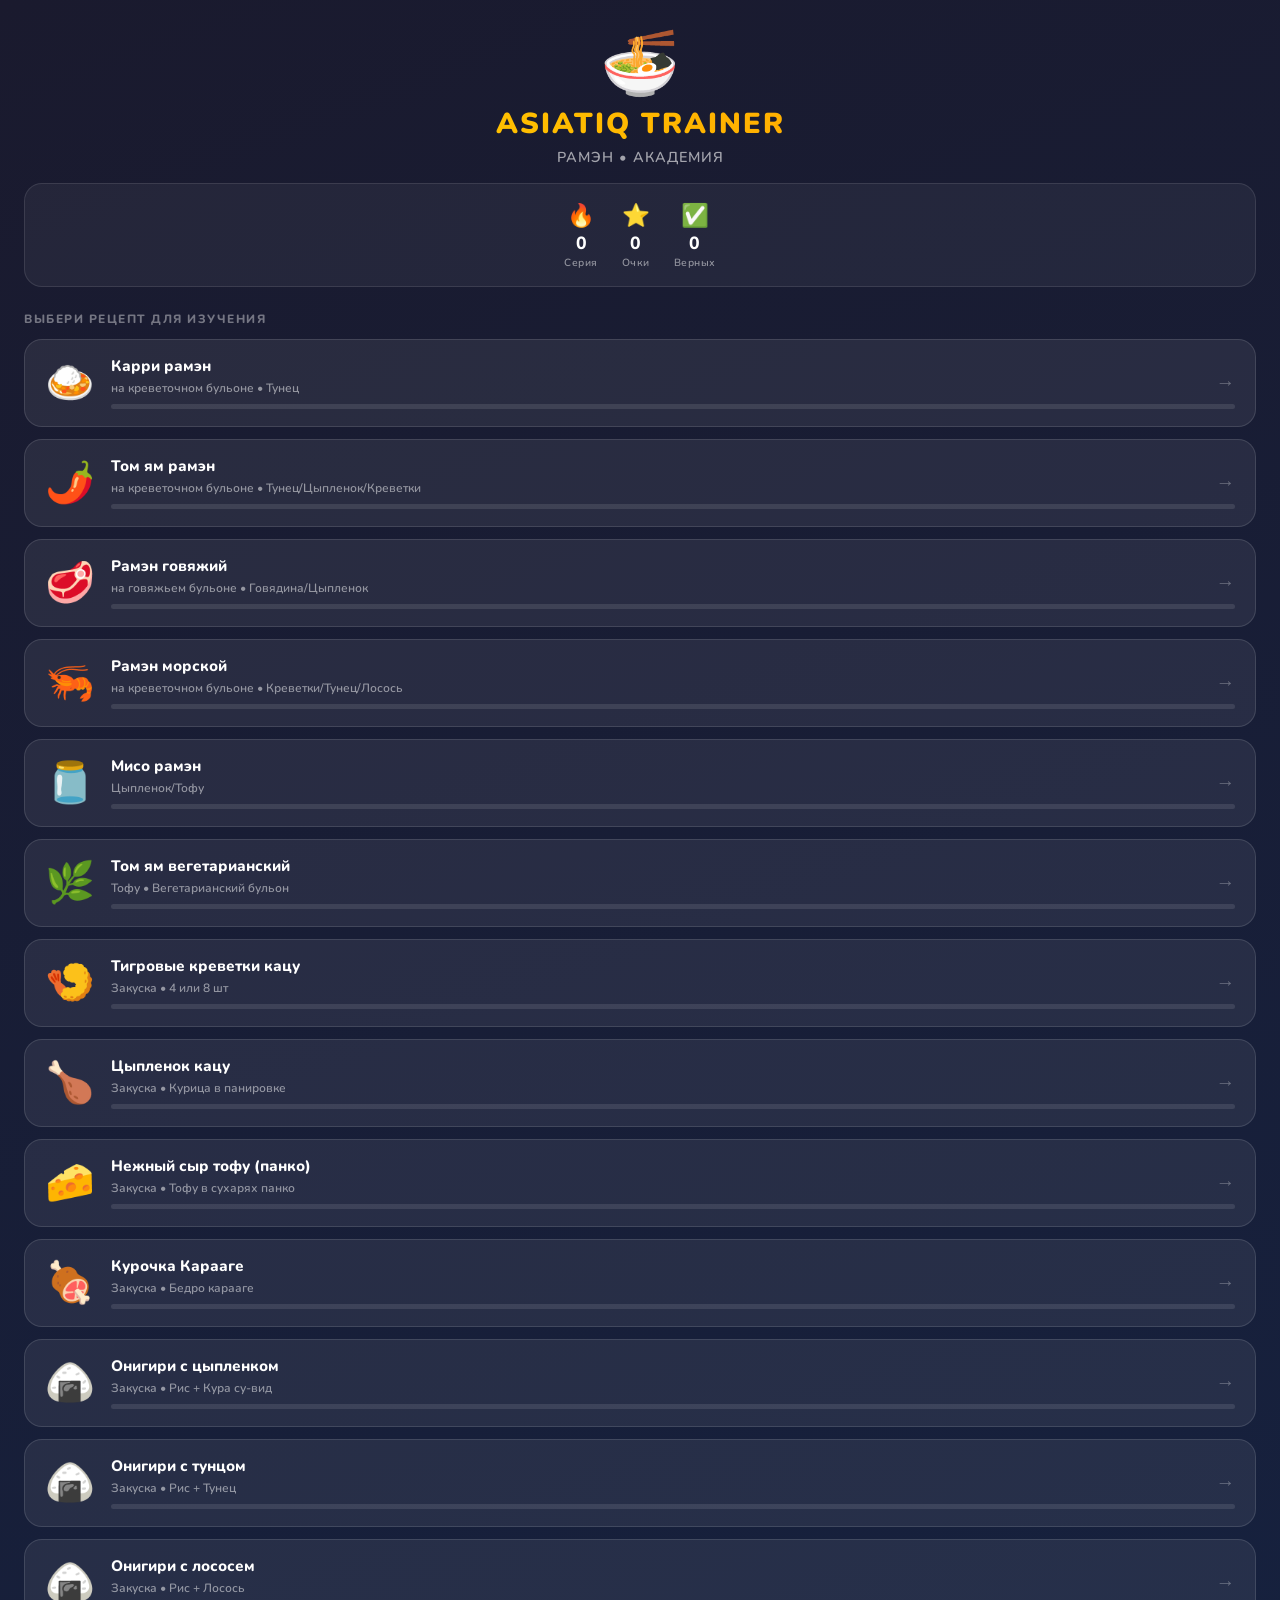
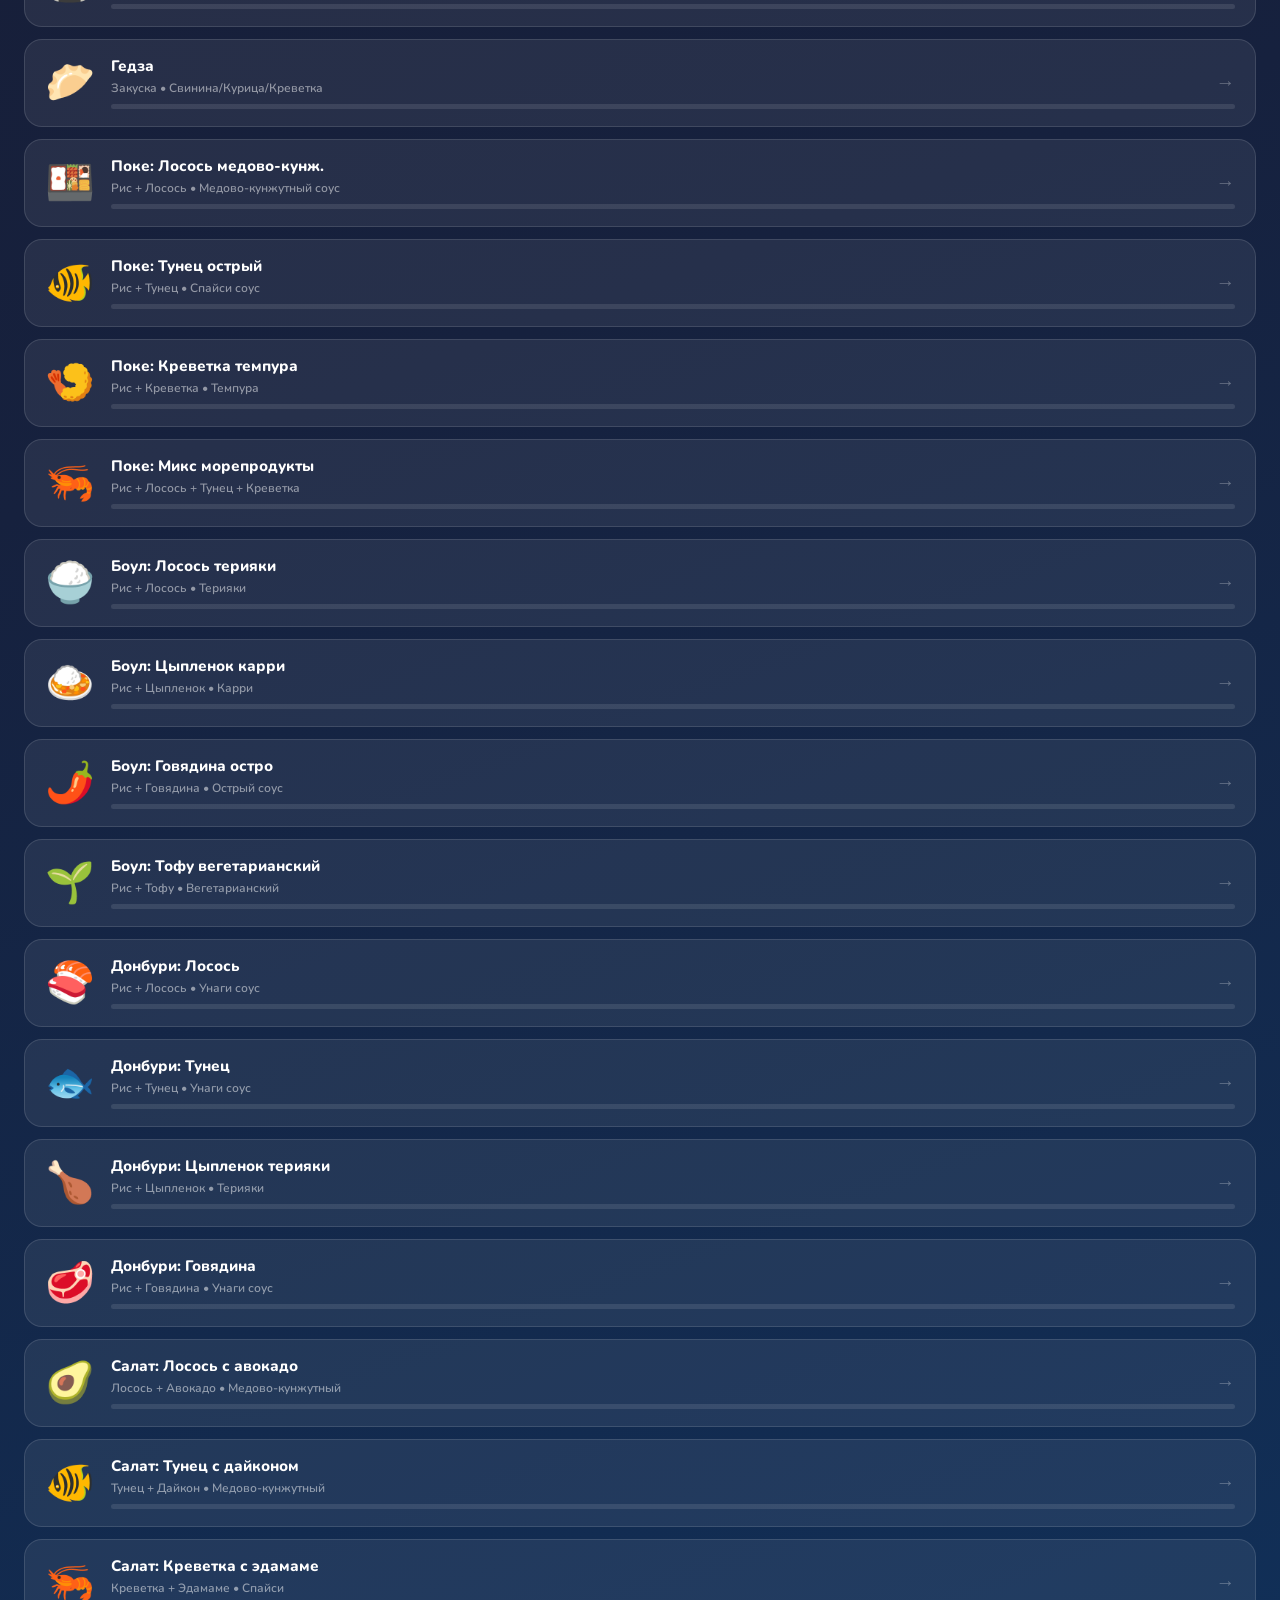
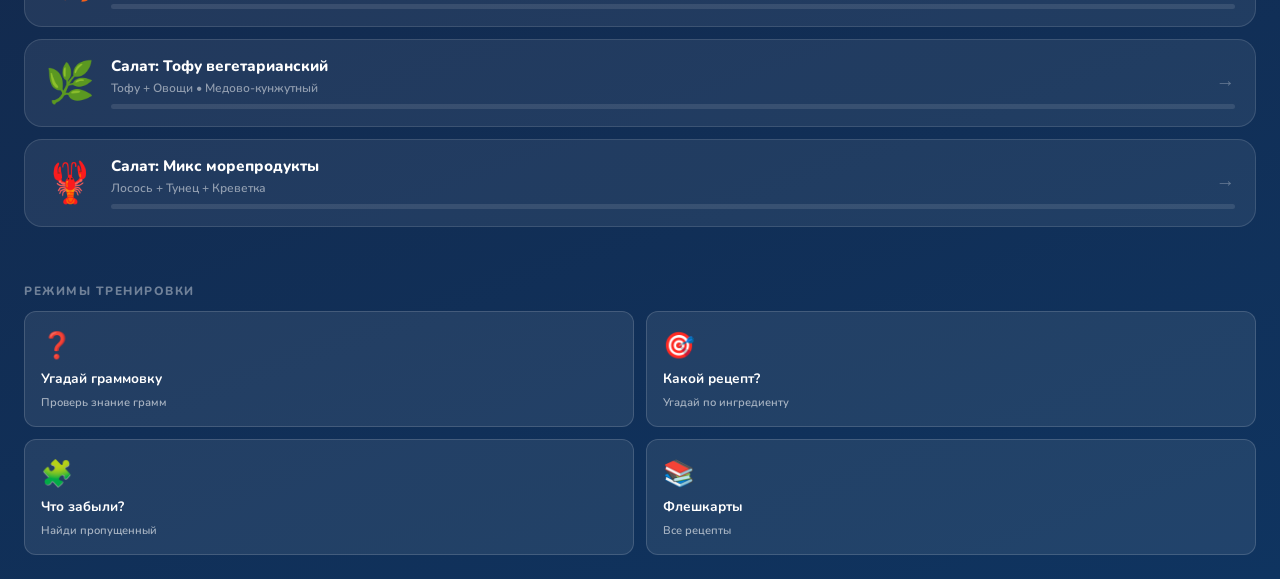
==== commit 171fb7c1: "Add shelf-life screen and quiz functionality - Add #shelf-life screen with tabs and item list to ui." ====
--- a/ramen-trainer.html
+++ b/ramen-trainer.html
@@ -5,624 +5,7 @@
 <meta name="viewport" content="width=device-width, initial-scale=1.0">
 <title>🍜 ASIATIQ — Рамэн Тренер</title>
 <link href="https://fonts.googleapis.com/css2?family=Nunito:wght@400;600;700;800;900&family=Nunito+Sans:wght@400;600;700&display=swap" rel="stylesheet">
-<style>
-  :root {
-    --green: #58CC02;
-    --green-dark: #45a001;
-    --green-light: #d7f5b1;
-    --blue: #1CB0F6;
-    --blue-dark: #0a9ad6;
-    --red: #FF4B4B;
-    --red-light: #FFE0E0;
-    --yellow: #FFD900;
-    --yellow-dark: #e5c300;
-    --orange: #FF9600;
-    --purple: #CE82FF;
-    --gray: #AFAFAF;
-    --gray-light: #F7F7F7;
-    --dark: #1f1f1f;
-    --text: #3C3C3C;
-    --text-muted: #777;
-    --border: #E5E5E5;
-    --white: #FFFFFF;
-    --card-shadow: 0 4px 0 rgba(0,0,0,0.12);
-    --radius: 12px;
-    --radius-lg: 18px;
-  }
-
-  * { box-sizing: border-box; margin: 0; padding: 0; }
-
-  body {
-    font-family: 'Nunito', sans-serif;
-    background: #f0f8e8;
-    color: var(--text);
-    min-height: 100vh;
-    overflow-x: hidden;
-  }
-
-  /* SCREENS */
-  .screen { display: none; min-height: 100vh; }
-  .screen.active { display: flex; flex-direction: column; }
-
-  /* ======= HOME SCREEN ======= */
-  #home {
-    background: linear-gradient(160deg, #1a1a2e 0%, #16213e 50%, #0f3460 100%);
-    color: white;
-    padding: 0;
-  }
-
-  .home-header {
-    padding: 2rem 1.5rem 1rem;
-    text-align: center;
-    position: relative;
-  }
-
-  .logo-bowl { font-size: 4rem; line-height: 1; margin-bottom: 0.5rem; animation: steam 2s ease-in-out infinite; }
-  @keyframes steam {
-    0%, 100% { transform: translateY(0); }
-    50% { transform: translateY(-6px); }
-  }
-
-  .logo-title {
-    font-size: 1.8rem;
-    font-weight: 900;
-    letter-spacing: 2px;
-    background: linear-gradient(90deg, #FFD900, #FF9600);
-    -webkit-background-clip: text;
-    -webkit-text-fill-color: transparent;
-    margin-bottom: 0.25rem;
-  }
-
-  .logo-sub { font-size: 0.9rem; color: rgba(255,255,255,0.6); letter-spacing: 1px; font-weight: 600; }
-
-  .stats-bar {
-    display: flex;
-    justify-content: center;
-    gap: 1.5rem;
-    padding: 1rem 1.5rem;
-    background: rgba(255,255,255,0.05);
-    margin: 0 1.5rem;
-    border-radius: var(--radius-lg);
-    border: 1px solid rgba(255,255,255,0.1);
-  }
-
-  .stat-item { text-align: center; }
-  .stat-icon { font-size: 1.4rem; }
-  .stat-value { font-size: 1.1rem; font-weight: 800; color: white; }
-  .stat-label { font-size: 0.65rem; color: rgba(255,255,255,0.5); font-weight: 600; letter-spacing: 0.5px; }
-
-  .section-label {
-    font-size: 0.75rem;
-    font-weight: 800;
-    letter-spacing: 1.5px;
-    color: rgba(255,255,255,0.4);
-    padding: 1.5rem 1.5rem 0.75rem;
-    text-transform: uppercase;
-  }
-
-  .recipe-list { padding: 0 1.5rem 2rem; display: flex; flex-direction: column; gap: 0.75rem; flex: 1; overflow-y: auto; }
-
-  .recipe-card {
-    background: rgba(255,255,255,0.07);
-    border: 1px solid rgba(255,255,255,0.12);
-    border-radius: var(--radius-lg);
-    padding: 1rem 1.25rem;
-    cursor: pointer;
-    transition: all 0.15s ease;
-    display: flex;
-    align-items: center;
-    gap: 1rem;
-    position: relative;
-    overflow: hidden;
-  }
-
-  .recipe-card::after {
-    content: '→';
-    position: absolute;
-    right: 1.25rem;
-    font-size: 1.2rem;
-    color: rgba(255,255,255,0.3);
-    transition: transform 0.15s;
-  }
-
-  .recipe-card:hover { background: rgba(255,255,255,0.12); transform: translateY(-1px); }
-  .recipe-card:hover::after { transform: translateX(3px); }
-  .recipe-card:active { transform: scale(0.98); }
-
-  .recipe-emoji { font-size: 2.5rem; flex-shrink: 0; }
-
-  .recipe-info { flex: 1; }
-  .recipe-name { font-size: 0.95rem; font-weight: 800; color: white; line-height: 1.2; }
-  .recipe-desc { font-size: 0.75rem; color: rgba(255,255,255,0.5); margin-top: 0.25rem; font-weight: 600; }
-  .recipe-progress { margin-top: 0.5rem; height: 5px; background: rgba(255,255,255,0.1); border-radius: 99px; overflow: hidden; }
-  .recipe-progress-fill { height: 100%; background: var(--green); border-radius: 99px; transition: width 0.5s ease; }
-
-  .btn-modes {
-    padding: 0 1.5rem 1.5rem;
-    display: grid;
-    grid-template-columns: 1fr 1fr;
-    gap: 0.75rem;
-  }
-
-  .mode-btn {
-    background: rgba(255,255,255,0.08);
-    border: 1px solid rgba(255,255,255,0.15);
-    border-radius: var(--radius);
-    padding: 1rem;
-    color: white;
-    font-family: 'Nunito', sans-serif;
-    font-weight: 700;
-    font-size: 0.85rem;
-    cursor: pointer;
-    text-align: left;
-    transition: all 0.15s;
-    display: flex;
-    flex-direction: column;
-    gap: 0.4rem;
-  }
-
-  .mode-btn:hover { background: rgba(255,255,255,0.14); }
-  .mode-btn .mode-icon { font-size: 1.6rem; }
-  .mode-btn .mode-label { color: rgba(255,255,255,0.6); font-size: 0.7rem; font-weight: 600; }
-
-  /* ======= LESSON SCREEN ======= */
-  #lesson { background: white; }
-
-  .lesson-top {
-    display: flex;
-    align-items: center;
-    gap: 1rem;
-    padding: 1.2rem 1.5rem;
-    border-bottom: 2px solid var(--border);
-    position: sticky;
-    top: 0;
-    background: white;
-    z-index: 10;
-  }
-
-  .btn-close {
-    background: none;
-    border: none;
-    font-size: 1.4rem;
-    cursor: pointer;
-    color: var(--gray);
-    padding: 0.25rem;
-    border-radius: 8px;
-    transition: background 0.1s;
-    line-height: 1;
-  }
-  .btn-close:hover { background: var(--gray-light); }
-
-  .progress-track {
-    flex: 1;
-    height: 16px;
-    background: var(--border);
-    border-radius: 99px;
-    overflow: hidden;
-  }
-
-  .progress-fill {
-    height: 100%;
-    background: var(--green);
-    border-radius: 99px;
-    transition: width 0.4s ease;
-  }
-
-  .hearts { display: flex; gap: 4px; font-size: 1.1rem; flex-shrink: 0; }
-  .heart { transition: transform 0.2s; }
-  .heart.lost { filter: grayscale(1); opacity: 0.3; transform: scale(0.9); }
-
-  /* TIMER */
-  .timer-wrap {
-    position: relative;
-    width: 44px;
-    height: 44px;
-    flex-shrink: 0;
-  }
-  .timer-svg { transform: rotate(-90deg); }
-  .timer-bg { fill: none; stroke: var(--border); stroke-width: 4; }
-  .timer-arc {
-    fill: none;
-    stroke: var(--green);
-    stroke-width: 4;
-    stroke-linecap: round;
-    transition: stroke-dashoffset 0.9s linear, stroke 0.3s;
-  }
-  .timer-arc.warn  { stroke: var(--orange); }
-  .timer-arc.danger { stroke: var(--red); }
-  .timer-num {
-    position: absolute;
-    inset: 0;
-    display: flex;
-    align-items: center;
-    justify-content: center;
-    font-size: 0.8rem;
-    font-weight: 900;
-    color: var(--text);
-    transition: color 0.3s;
-  }
-  .timer-num.warn   { color: var(--orange); }
-  .timer-num.danger { color: var(--red); }
-
-  @keyframes timerPulse {
-    0%,100% { transform: scale(1); }
-    50%      { transform: scale(1.12); }
-  }
-  .timer-wrap.pulse { animation: timerPulse 0.5s ease; }
-
-  .lesson-body {
-    flex: 1;
-    padding: 1.5rem;
-    display: flex;
-    flex-direction: column;
-    gap: 1.25rem;
-    overflow-y: auto;
-  }
-
-  .question-type {
-    font-size: 0.75rem;
-    font-weight: 800;
-    letter-spacing: 1px;
-    color: var(--text-muted);
-    text-transform: uppercase;
-  }
-
-  .question-text {
-    font-size: 1.25rem;
-    font-weight: 800;
-    line-height: 1.4;
-    color: var(--text);
-  }
-
-  .question-emoji { font-size: 3rem; text-align: center; margin: 0.5rem 0; }
-
-  .options-grid {
-    display: flex;
-    flex-direction: column;
-    gap: 0.75rem;
-    margin-top: 0.5rem;
-  }
-
-  .option-btn {
-    background: white;
-    border: 2px solid var(--border);
-    border-radius: var(--radius);
-    padding: 1rem 1.25rem;
-    font-family: 'Nunito', sans-serif;
-    font-size: 0.95rem;
-    font-weight: 700;
-    color: var(--text);
-    cursor: pointer;
-    text-align: left;
-    transition: all 0.12s;
-    display: flex;
-    align-items: center;
-    gap: 0.75rem;
-    box-shadow: 0 3px 0 var(--border);
-  }
-
-  .option-btn:hover:not(:disabled) { border-color: var(--blue); background: #EAF6FF; box-shadow: 0 3px 0 var(--blue); }
-  .option-btn.selected { border-color: var(--blue); background: #EAF6FF; box-shadow: 0 3px 0 var(--blue); }
-  .option-btn.correct { border-color: var(--green); background: var(--green-light); box-shadow: 0 3px 0 var(--green-dark); color: #3a7d01; }
-  .option-btn.wrong { border-color: var(--red); background: var(--red-light); box-shadow: 0 3px 0 #cc3333; color: #cc3333; }
-  .option-btn:disabled { cursor: default; }
-
-  .option-letter {
-    width: 28px; height: 28px;
-    border-radius: 8px;
-    border: 2px solid currentColor;
-    display: flex; align-items: center; justify-content: center;
-    font-size: 0.8rem;
-    font-weight: 800;
-    flex-shrink: 0;
-    opacity: 0.5;
-  }
-
-  .flashcard-container {
-    perspective: 1000px;
-    flex: 1;
-    min-height: 280px;
-    cursor: pointer;
-  }
-
-  .flashcard-inner {
-    position: relative;
-    width: 100%;
-    height: 100%;
-    transform-style: preserve-3d;
-    transition: transform 0.5s ease;
-  }
-
-  .flashcard-container.flipped .flashcard-inner { transform: rotateY(180deg); }
-
-  .flashcard-front, .flashcard-back {
-    position: absolute;
-    inset: 0;
-    border-radius: var(--radius-lg);
-    -webkit-backface-visibility: hidden;
-    backface-visibility: hidden;
-    display: flex;
-    flex-direction: column;
-    align-items: center;
-    justify-content: center;
-    padding: 2rem;
-    text-align: center;
-    gap: 1rem;
-  }
-
-  .flashcard-front {
-    background: linear-gradient(135deg, #1a1a2e, #0f3460);
-    color: white;
-    border: 2px solid rgba(255,255,255,0.1);
-  }
-
-  .flashcard-back {
-    background: white;
-    border: 2px solid var(--green);
-    transform: rotateY(180deg);
-  }
-
-  .flashcard-front .fc-emoji { font-size: 4rem; }
-  .flashcard-front .fc-name { font-size: 1.3rem; font-weight: 900; color: #FFD900; }
-  .flashcard-front .fc-hint { font-size: 0.8rem; color: rgba(255,255,255,0.4); margin-top: 1rem; }
-
-  .flashcard-back .fc-title { font-size: 1rem; font-weight: 800; color: var(--green-dark); }
-
-  .ingredients-list { text-align: left; width: 100%; font-size: 0.8rem; }
-  .ing-row { display: flex; justify-content: space-between; padding: 4px 0; border-bottom: 1px solid var(--border); }
-  .ing-row:last-child { border: none; }
-  .ing-name { color: var(--text); font-weight: 600; }
-  .ing-amount { color: var(--text-muted); font-weight: 700; font-size: 0.75rem; }
-
-  .fill-blank-input {
-    border: 2px solid var(--border);
-    border-radius: var(--radius);
-    padding: 0.75rem 1rem;
-    font-family: 'Nunito', sans-serif;
-    font-size: 1rem;
-    font-weight: 700;
-    width: 100%;
-    transition: border-color 0.15s;
-    box-shadow: 0 3px 0 var(--border);
-  }
-  .fill-blank-input:focus { outline: none; border-color: var(--blue); box-shadow: 0 3px 0 var(--blue); }
-  .fill-blank-input.correct { border-color: var(--green); box-shadow: 0 3px 0 var(--green-dark); color: var(--green-dark); }
-  .fill-blank-input.wrong { border-color: var(--red); box-shadow: 0 3px 0 #cc3333; color: var(--red); }
-
-  /* ======= FEEDBACK BAR ======= */
-  .feedback-bar {
-    padding: 1.25rem 1.5rem;
-    display: none;
-    flex-direction: column;
-    gap: 0.5rem;
-    border-top: 3px solid var(--border);
-    animation: slideUp 0.2s ease;
-  }
-  @keyframes slideUp { from { transform: translateY(20px); opacity: 0; } to { transform: none; opacity: 1; } }
-
-  .feedback-bar.correct { background: var(--green-light); border-color: var(--green); }
-  .feedback-bar.wrong { background: var(--red-light); border-color: var(--red); }
-
-  .feedback-title { font-size: 1.1rem; font-weight: 900; }
-  .feedback-bar.correct .feedback-title { color: var(--green-dark); }
-  .feedback-bar.wrong .feedback-title { color: var(--red); }
-  .feedback-detail { font-size: 0.85rem; font-weight: 600; color: var(--text-muted); }
-  .feedback-bar.wrong .feedback-detail { color: #cc3333; }
-
-  .btn-continue {
-    padding: 0.85rem 1.5rem;
-    border: none;
-    border-radius: var(--radius);
-    font-family: 'Nunito', sans-serif;
-    font-size: 1rem;
-    font-weight: 800;
-    cursor: pointer;
-    transition: all 0.12s;
-    letter-spacing: 0.5px;
-  }
-  .btn-continue.correct { background: var(--green); color: white; box-shadow: 0 4px 0 var(--green-dark); }
-  .btn-continue.correct:hover { transform: translateY(-1px); }
-  .btn-continue.correct:active { transform: translateY(2px); box-shadow: 0 2px 0 var(--green-dark); }
-  .btn-continue.wrong { background: var(--red); color: white; box-shadow: 0 4px 0 #cc3333; }
-  .btn-continue.wrong:hover { transform: translateY(-1px); }
-
-  .lesson-bottom {
-    padding: 1.25rem 1.5rem;
-    border-top: 2px solid var(--border);
-  }
-
-  .btn-check {
-    width: 100%;
-    padding: 0.9rem;
-    border: none;
-    border-radius: var(--radius);
-    font-family: 'Nunito', sans-serif;
-    font-size: 1rem;
-    font-weight: 800;
-    cursor: pointer;
-    background: var(--green);
-    color: white;
-    box-shadow: 0 4px 0 var(--green-dark);
-    letter-spacing: 0.5px;
-    transition: all 0.12s;
-  }
-  .btn-check:hover { transform: translateY(-1px); }
-  .btn-check:active { transform: translateY(2px); box-shadow: 0 2px 0 var(--green-dark); }
-  .btn-check:disabled { background: var(--gray-light); color: var(--gray); box-shadow: 0 4px 0 #d0d0d0; cursor: default; transform: none; }
-
-  /* ======= RESULTS SCREEN ======= */
-  #results {
-    background: linear-gradient(160deg, #1a1a2e 0%, #0f3460 100%);
-    color: white;
-    align-items: center;
-    justify-content: center;
-    padding: 2rem;
-    text-align: center;
-    gap: 1.5rem;
-  }
-
-  .result-trophy { font-size: 5rem; animation: bounce 0.6s ease 0.3s both; }
-  @keyframes bounce {
-    0% { transform: scale(0); opacity: 0; }
-    70% { transform: scale(1.2); }
-    100% { transform: scale(1); opacity: 1; }
-  }
-
-  .result-title { font-size: 2rem; font-weight: 900; color: #FFD900; }
-  .result-sub { font-size: 1rem; color: rgba(255,255,255,0.6); font-weight: 600; }
-
-  .result-stats {
-    display: grid;
-    grid-template-columns: 1fr 1fr 1fr;
-    gap: 1rem;
-    width: 100%;
-    max-width: 400px;
-  }
-
-  .result-stat {
-    background: rgba(255,255,255,0.08);
-    border-radius: var(--radius);
-    border: 1px solid rgba(255,255,255,0.12);
-    padding: 1rem 0.5rem;
-  }
-
-  .result-stat-icon { font-size: 1.6rem; }
-  .result-stat-value { font-size: 1.4rem; font-weight: 900; color: white; }
-  .result-stat-label { font-size: 0.65rem; color: rgba(255,255,255,0.5); font-weight: 700; letter-spacing: 0.5px; }
-
-  .btn-home, .btn-again {
-    padding: 0.9rem 2rem;
-    border-radius: var(--radius);
-    font-family: 'Nunito', sans-serif;
-    font-size: 1rem;
-    font-weight: 800;
-    cursor: pointer;
-    width: 100%;
-    max-width: 300px;
-    letter-spacing: 0.5px;
-    transition: all 0.12s;
-    border: none;
-  }
-  .btn-again { background: var(--green); color: white; box-shadow: 0 4px 0 var(--green-dark); }
-  .btn-again:hover { transform: translateY(-1px); }
-  .btn-home { background: rgba(255,255,255,0.1); color: white; border: 2px solid rgba(255,255,255,0.2); margin-top: 0.5rem; }
-  .btn-home:hover { background: rgba(255,255,255,0.16); }
-
-  /* ======= RECIPE SCREEN ======= */
-  #recipe-detail {
-    background: white;
-  }
-
-  .recipe-header {
-    background: linear-gradient(135deg, #1a1a2e, #0f3460);
-    color: white;
-    padding: 1.5rem;
-    display: flex;
-    align-items: center;
-    gap: 1rem;
-  }
-
-  .recipe-header .back-btn {
-    background: rgba(255,255,255,0.1);
-    border: 1px solid rgba(255,255,255,0.2);
-    border-radius: 10px;
-    color: white;
-    font-size: 1.2rem;
-    padding: 0.4rem 0.7rem;
-    cursor: pointer;
-    flex-shrink: 0;
-    font-family: 'Nunito', sans-serif;
-    font-weight: 700;
-  }
-
-  .recipe-header .rh-text { flex: 1; }
-  .recipe-header .rh-emoji { font-size: 2.5rem; flex-shrink: 0; }
-  .recipe-header .rh-name { font-size: 1rem; font-weight: 900; color: #FFD900; line-height: 1.2; }
-  .recipe-header .rh-sub { font-size: 0.75rem; color: rgba(255,255,255,0.5); font-weight: 600; }
-
-  .recipe-content { flex: 1; overflow-y: auto; padding: 1.5rem; display: flex; flex-direction: column; gap: 1.25rem; }
-
-  .section-title {
-    font-size: 0.7rem;
-    font-weight: 800;
-    letter-spacing: 1.5px;
-    color: var(--text-muted);
-    text-transform: uppercase;
-    margin-bottom: 0.5rem;
-  }
-
-  .ing-table { width: 100%; border-collapse: collapse; font-size: 0.85rem; }
-  .ing-table th { background: var(--gray-light); padding: 6px 10px; text-align: left; font-size: 0.7rem; font-weight: 800; letter-spacing: 0.5px; color: var(--text-muted); }
-  .ing-table th:not(:first-child) { text-align: right; }
-  .ing-table td { padding: 7px 10px; border-bottom: 1px solid var(--border); font-weight: 600; }
-  .ing-table td:not(:first-child) { text-align: right; color: var(--text-muted); font-weight: 700; font-size: 0.8rem; }
-  .ing-table tr:last-child td { border: none; }
-
-  .tech-block {
-    background: var(--gray-light);
-    border-radius: var(--radius);
-    padding: 1rem;
-    font-size: 0.85rem;
-    line-height: 1.6;
-    font-weight: 600;
-    color: var(--text);
-  }
-
-  .step-list { display: flex; flex-direction: column; gap: 0.75rem; }
-  .step-item { display: flex; gap: 0.75rem; align-items: flex-start; }
-  .step-num { width: 28px; height: 28px; border-radius: 50%; background: linear-gradient(135deg, #1a1a2e, #0f3460); color: #FFD900; font-size: 0.75rem; font-weight: 900; display: flex; align-items: center; justify-content: center; flex-shrink: 0; margin-top: 1px; }
-  .step-text { font-size: 0.85rem; font-weight: 600; line-height: 1.5; color: var(--text); flex: 1; }
-
-  .recipe-actions { padding: 1.25rem; border-top: 2px solid var(--border); display: flex; flex-direction: column; gap: 0.75rem; }
-
-  .btn-study {
-    width: 100%;
-    padding: 0.9rem;
-    border: none;
-    border-radius: var(--radius);
-    font-family: 'Nunito', sans-serif;
-    font-size: 1rem;
-    font-weight: 800;
-    cursor: pointer;
-    transition: all 0.12s;
-    letter-spacing: 0.5px;
-  }
-
-  .btn-study.primary { background: var(--green); color: white; box-shadow: 0 4px 0 var(--green-dark); }
-  .btn-study.primary:hover { transform: translateY(-1px); }
-  .btn-study.secondary { background: var(--gray-light); color: var(--text); border: 2px solid var(--border); }
-  .btn-study.secondary:hover { background: var(--border); }
-
-  /* ======= XP POPUP ======= */
-  .xp-popup {
-    position: fixed;
-    top: 80px;
-    left: 50%;
-    transform: translateX(-50%) translateY(-20px);
-    background: #FFD900;
-    color: #7a5800;
-    font-weight: 900;
-    font-size: 1rem;
-    padding: 0.5rem 1rem;
-    border-radius: 99px;
-    opacity: 0;
-    transition: all 0.4s ease;
-    pointer-events: none;
-    z-index: 100;
-    font-family: 'Nunito', sans-serif;
-  }
-  .xp-popup.show { opacity: 1; transform: translateX(-50%) translateY(0); }
-
-  /* ======= SHAKE ANIMATION ======= */
-  @keyframes shake {
-    0%, 100% { transform: none; }
-    20% { transform: translateX(-8px); }
-    40% { transform: translateX(8px); }
-    60% { transform: translateX(-5px); }
-    80% { transform: translateX(5px); }
-  }
-  .shake { animation: shake 0.4s ease; }
-</style>
+<link rel="stylesheet" href="css/styles.css">
 </head>
 <body>
 
@@ -758,750 +141,21 @@
       <div class="result-stat-label">Жизни</div>
     </div>
   </div>
-  <button class="btn-again" onclick="restartLesson()">🔄 Ещё раз</button>
-  <button class="btn-home" onclick="showHome()">← На главную</button>
+  <button class="btn-again" onclick="restartLesson()">ЕЩЁ РАЗ</button>
+  <button class="btn-home" onclick="showHome()">НА ГЛАВНУЮ</button>
 </div>
 
-<script>
-const RECIPES = [
-  {
-    id: 0,
-    name: "Карри рамэн",
-    sub: "на креветочном бульоне • Тунец",
-    emoji: "🍛",
-    color: "#FF9600",
-    progress: 0,
-    ingredients: [
-      { name: "Лапша (сырая/отварная) пф", big: "140/220 г", small: "70/110 г", bigNum: 140, smallNum: 70 },
-      { name: "Тунец пф", big: "40 г", small: "30 г", bigNum: 40, smallNum: 30 },
-      { name: "Креветочный бульон пф", big: "260 г", small: "180 г", bigNum: 260, smallNum: 180 },
-      { name: "Лук зеленый очищ. пф", big: "15 г", small: "10 г", bigNum: 15, smallNum: 10 },
-      { name: "Ростки сои маринованные пф", big: "20 г", small: "10 г", bigNum: 20, smallNum: 10 },
-      { name: "Соус Карри пф", big: "40 г", small: "20 г", bigNum: 40, smallNum: 20 },
-      { name: "Грибы шиитаке отварные пф", big: "20 г", small: "10 г", bigNum: 20, smallNum: 10 },
-      { name: "Яйцо маринованное пф", big: "1 шт", small: "½ шт", bigNum: 1, smallNum: 0.5, unit: "шт" },
-      { name: "Кунжут жареный ассорти пф", big: "1 г", small: "½ г", bigNum: 1, smallNum: 0.5 },
-      { name: "Масло креветочное", big: "20 г", small: "10 г", bigNum: 20, smallNum: 10 },
-      { name: "Нори", big: "¼ шт", small: "¼ шт", bigNum: 0.25, smallNum: 0.25, unit: "шт" },
-    ],
-    steps: [
-      "Развернуть лапшу, отрянуть от муки",
-      "Положить в кипящую воду. Отварить 40 сек (до 12 ч хранения) или 2 мин (после 12 ч хранения)",
-      "Положить лапшу в центр тарелки",
-      "С одного края тарелки положить лук зеленый, ростки сои, грибы шиитаке, яйцо, тунец",
-      "Налить соус Карри",
-      "Залить кипящим креветочным бульоном",
-      "При отдаче: положить нори, посыпать кунжутом",
-      "Добавить пф креветочное масло"
-    ],
-    output: "650 г (бол) / 400 г (мал)"
-  },
-  {
-    id: 1,
-    name: "Том ям рамэн",
-    sub: "на креветочном бульоне • Тунец/Цыпленок/Креветки",
-    emoji: "🌶️",
-    color: "#FF4B4B",
-    progress: 0,
-    ingredients: [
-      { name: "Лапша (сырая/отварная) пф", big: "140/220 г", small: "70/110 г", bigNum: 140, smallNum: 70 },
-      { name: "Тунец/Цыпленок/Креветка пф", big: "40 г / 4 шт", small: "30 г / 2 шт", bigNum: 40, smallNum: 30 },
-      { name: "Том ям бульон пф", big: "260 г", small: "180 г", bigNum: 260, smallNum: 180 },
-      { name: "Лук зеленый очищ. пф", big: "15 г", small: "10 г", bigNum: 15, smallNum: 10 },
-      { name: "Ростки сои маринованные пф", big: "20 г", small: "10 г", bigNum: 20, smallNum: 10 },
-      { name: "Грибы шиитаке отварные пф", big: "20 г", small: "10 г", bigNum: 20, smallNum: 10 },
-      { name: "Яйцо маринованное пф", big: "1 шт", small: "½ шт", bigNum: 1, smallNum: 0.5, unit: "шт" },
-      { name: "Лемонграсс очищ.", big: "1 шт", small: "1 шт", bigNum: 1, smallNum: 1, unit: "шт" },
-      { name: "Лист лайм", big: "2 шт", small: "1 шт", bigNum: 2, smallNum: 1, unit: "шт" },
-      { name: "Соус том ям пф", big: "40 г", small: "20 г", bigNum: 40, smallNum: 20 },
-      { name: "Кунжут жареный ассорти пф", big: "20 г", small: "10 г", bigNum: 20, smallNum: 10 },
-      { name: "Масло креветочное пф", big: "¼", small: "¼", bigNum: 0.25, smallNum: 0.25 },
-      { name: "Нори", big: "¼ шт", small: "¼ шт", bigNum: 0.25, smallNum: 0.25, unit: "шт" },
-    ],
-    steps: [
-      "Развернуть лапшу, отрянуть от муки",
-      "Положить в кипящую воду. Отварить 40 сек (до 12 ч) или 1 мин (после 12 ч хранения)",
-      "Положить лапшу отварную в центр тарелки",
-      "С одного края тарелки положить лук зеленый, ростки сои, грибы шиитаке, яйцо, лемонграсс, лист лайма, Тунец/Цыпленок/Креветки",
-      "Налить соус том ям",
-      "Залить кипящим том ям бульоном",
-      "При отдаче: положить нори, посыпать кунжутом",
-      "Добавить пф креветочное масло"
-    ],
-    output: "650 г (бол) / 400 г (мал)"
-  },
-  {
-    id: 2,
-    name: "Рамэн говяжий",
-    sub: "на говяжьем бульоне • Говядина/Цыпленок",
-    emoji: "🥩",
-    color: "#8B4513",
-    progress: 0,
-    ingredients: [
-      { name: "Лапша (сырая/отварная) пф", big: "140/220 г", small: "70/110 г", bigNum: 140, smallNum: 70 },
-      { name: "Говядина/Цыпленок пф", big: "40 г", small: "30 г", bigNum: 40, smallNum: 30 },
-      { name: "Бульон говяжий пф", big: "260 г", small: "180 г", bigNum: 260, smallNum: 180 },
-      { name: "Кайши для гов. бульона пф", big: "40 г", small: "20 г", bigNum: 40, smallNum: 20 },
-      { name: "Лук зеленый очищ. пф", big: "20 г", small: "10 г", bigNum: 20, smallNum: 10 },
-      { name: "Ростки сои маринованные пф", big: "20 г", small: "10 г", bigNum: 20, smallNum: 10 },
-      { name: "Грибы шиитаке отварные пф", big: "20 г", small: "10 г", bigNum: 20, smallNum: 10 },
-      { name: "Яйцо маринованное пф", big: "1 шт", small: "½ шт", bigNum: 1, smallNum: 0.5, unit: "шт" },
-      { name: "Кунжут жареный ассорти пф", big: "1 г", small: "1 г", bigNum: 1, smallNum: 1 },
-      { name: "Чесночное масло пф", big: "20 г", small: "10 г", bigNum: 20, smallNum: 10 },
-      { name: "Нори", big: "¼ шт", small: "¼ шт", bigNum: 0.25, smallNum: 0.25, unit: "шт" },
-    ],
-    steps: [
-      "Развернуть лапшу, отрянуть от муки",
-      "Положить в кипящую воду. Отварить согласно инструкции: 40 сек (до 12 ч) или 1 мин (после 12 ч)",
-      "Положить отварную лапшу в тарелку",
-      "Добавить кайши. С одного края тарелки положить лук зеленый, ростки сои, грибы шиитаке, яйцо, говядину/цыпленка",
-      "Залить кипящим говяжьим бульоном, слегка перемешать лапшу",
-      "При отдаче: положить нори, посыпать кунжутом",
-      "Добавить пф чесночное масло"
-    ],
-    output: "650 г (бол) / 400 г (мал)"
-  },
-  {
-    id: 3,
-    name: "Рамэн морской",
-    sub: "на креветочном бульоне • Креветки/Тунец/Лосось",
-    emoji: "🦐",
-    color: "#1CB0F6",
-    progress: 0,
-    ingredients: [
-      { name: "Лапша (сырая/отварная) пф", big: "140/220 г", small: "70/110 г", bigNum: 140, smallNum: 70 },
-      { name: "Креветка/Тунец/Лосось пф", big: "40 г / 4 шт", small: "30 г / 2 шт", bigNum: 40, smallNum: 30 },
-      { name: "Бульон креветочный пф", big: "260 г", small: "180 г", bigNum: 260, smallNum: 180 },
-      { name: "Кайши для кр. бульона пф", big: "40 г", small: "15 г", bigNum: 40, smallNum: 15 },
-      { name: "Лук зеленый очищ. пф", big: "20 г", small: "10 г", bigNum: 20, smallNum: 10 },
-      { name: "Ростки сои маринованные пф", big: "20 г", small: "10 г", bigNum: 20, smallNum: 10 },
-      { name: "Грибы шиитаке отварные пф", big: "20 г", small: "10 г", bigNum: 20, smallNum: 10 },
-      { name: "Яйцо маринованное пф", big: "1 шт", small: "½ шт", bigNum: 1, smallNum: 0.5, unit: "шт" },
-      { name: "Кунжут жареный ассорти пф", big: "1 г", small: "1 г", bigNum: 1, smallNum: 1 },
-      { name: "Масло креветочное пф", big: "¼", small: "¼", bigNum: 0.25, smallNum: 0.25 },
-      { name: "Нори", big: "¼ шт", small: "¼ шт", bigNum: 0.25, smallNum: 0.25, unit: "шт" },
-    ],
-    steps: [
-      "Развернуть лапшу, отрянуть от муки",
-      "Положить в кипящую воду. Отварить согласно инструкции: 40 сек (до 12 ч) или 1 мин (после 12 ч)",
-      "Положить лапшу отварную в центр тарелки",
-      "Добавить кайши. С одного края тарелки положить лук зеленый, ростки сои, грибы шиитаке, яйцо, Креветки/Тунец/Лосось",
-      "Залить кипящим креветочным бульоном",
-      "При отдаче: положить нори, посыпать кунжутом",
-      "Добавить пф креветочное масло"
-    ],
-    output: "650 г (бол) / 400 г (мал)"
-  },
-  {
-    id: 4,
-    name: "Мисо рамэн",
-    sub: "Цыпленок/Тофу",
-    emoji: "🫙",
-    color: "#CE82FF",
-    progress: 0,
-    ingredients: [
-      { name: "Лапша (сырая/отварная) пф", big: "140/220 г", small: "70/110 г", bigNum: 140, smallNum: 70 },
-      { name: "Цыпленок пф / Тофу мар. пф", big: "260 г", small: "180 г", bigNum: 260, smallNum: 180 },
-      { name: "Мисо бульон пф", big: "30 г", small: "15 г", bigNum: 30, smallNum: 15 },
-      { name: "Вакаме замоч. резаное пф", big: "40 г", small: "20 г", bigNum: 40, smallNum: 20 },
-      { name: "Лук зеленый очищ. пф", big: "20 г", small: "10 г", bigNum: 20, smallNum: 10 },
-      { name: "Ростки сои маринованные пф", big: "40 г", small: "20 г", bigNum: 40, smallNum: 20 },
-      { name: "Кайши говяжий пф", big: "20 г", small: "10 г", bigNum: 20, smallNum: 10 },
-      { name: "Грибы шиитаке отварные пф", big: "1 шт", small: "½ шт", bigNum: 1, smallNum: 0.5, unit: "шт" },
-      { name: "Яйцо маринованное пф", big: "1 шт", small: "3 шт", bigNum: 1, smallNum: 3, unit: "шт" },
-      { name: "Кунжут жареный ассорти пф", big: "¼", small: "¼", bigNum: 0.25, smallNum: 0.25 },
-      { name: "Нори", big: "¼ шт", small: "¼ шт", bigNum: 0.25, smallNum: 0.25, unit: "шт" },
-    ],
-    steps: [
-      "Развернуть лапшу, отрянуть от муки",
-      "Положить в кипящую воду. Отварить 40 сек (до 12 ч) или 1 мин (после 12 ч хранения)",
-      "Положить лапшу отварную в центр тарелки",
-      "Добавить кайши говяжий, лук зеленый",
-      "С одного края тарелки положить ростки сои, грибы шиитаке, яйцо, вакаме",
-      "Залить мисо бульоном кипящим",
-      "При отдаче: положить нори, посыпать кунжутом"
-    ],
-    output: "650 г (бол) / 400 г (мал)"
-  },
-  {
-    id: 5,
-    name: "Том ям вегетарианский",
-    sub: "Тофу • Вегетарианский бульон",
-    emoji: "🌿",
-    color: "#58CC02",
-    progress: 0,
-    ingredients: [
-      { name: "Лапша (сырая/отварная) пф", big: "140/220 г", small: "70/110 г", bigNum: 140, smallNum: 70 },
-      { name: "Бульон том ям вегетарианский", big: "200 г", small: "200 г", bigNum: 200, smallNum: 200 },
-      { name: "Лук зеленый очищ. пф", big: "15 г", small: "15 г", bigNum: 15, smallNum: 15 },
-      { name: "Ростки сои маринованные пф", big: "20 г", small: "20 г", bigNum: 20, smallNum: 20 },
-      { name: "Грибы шиитаке отварные пф", big: "25 г", small: "25 г", bigNum: 25, smallNum: 25 },
-      { name: "Яйцо маринованное пф", big: "1 шт", small: "1 шт", bigNum: 1, smallNum: 1, unit: "шт" },
-      { name: "Черри", big: "25 г", small: "25 г", bigNum: 25, smallNum: 25 },
-      { name: "Тофу маринованный пф", big: "52 г", small: "52 г", bigNum: 52, smallNum: 52 },
-      { name: "Молоко кокосовое", big: "35 г", small: "35 г", bigNum: 35, smallNum: 35 },
-      { name: "Нори", big: "¼ шт", small: "¼ шт", bigNum: 0.25, smallNum: 0.25, unit: "шт" },
-    ],
-    steps: [
-      "Приготовить вегетарианский том ям бульон: вода 180 г, соль 5 г, аджиномото 3 г, кокосовое молоко 80 г",
-      "Развернуть лапшу, отрянуть от муки, отварить",
-      "Положить лапшу в центр тарелки",
-      "Добавить ростки сои, грибы, черри, тофу, яйцо, лук",
-      "Залить горячим вегетарианским том ям бульоном",
-      "Добавить кокосовое молоко",
-      "При отдаче: положить нори"
-    ],
-    output: "650 г (бол) / 400 г (мал)"
-  }
-];
+<!-- ===== SHELF LIFE SCREEN ===== -->
+<div class="screen" id="shelf-life">
+  <div class="sl-header">
+    <button class="back-btn" onclick="showHome()" style="background:rgba(255,255,255,0.1);border:1px solid rgba(255,255,255,0.2);border-radius:10px;color:white;font-size:1.1rem;padding:0.35rem 0.65rem;cursor:pointer;font-family:'Nunito',sans-serif;font-weight:700;">←</button>
+    <h2>⏱️ Сроки годности</h2>
+    <button class="sl-btn primary" style="flex:none;padding:0.5rem 1rem;font-size:0.8rem;" onclick="startShelfLifeQuiz()">🎯 Тест</button>
+  </div>
+  <div class="sl-tabs" id="slTabs"></div>
+  <div class="sl-content" id="slContent"></div>
+</div>
 
-// STATE
-let state = {
-  xp: parseInt(localStorage.getItem('ramenXP') || '0'),
-  streak: parseInt(localStorage.getItem('ramenStreak') || '0'),
-  correct: parseInt(localStorage.getItem('ramenCorrect') || '0'),
-  recipeProgress: JSON.parse(localStorage.getItem('ramenProgress') || '{}'),
-};
-
-let lessonState = {
-  questions: [],
-  current: 0,
-  hearts: 3,
-  correctCount: 0,
-  earnedXP: 0,
-  selectedAnswer: null,
-  answered: false,
-  mode: 'quiz',
-  targetRecipe: null,
-};
-
-function saveState() {
-  localStorage.setItem('ramenXP', state.xp);
-  localStorage.setItem('ramenStreak', state.streak);
-  localStorage.setItem('ramenCorrect', state.correct);
-  localStorage.setItem('ramenProgress', JSON.stringify(state.recipeProgress));
-}
-
-// ===== SCREEN NAVIGATION =====
-function showScreen(id) {
-  document.querySelectorAll('.screen').forEach(s => s.classList.remove('active'));
-  document.getElementById(id).classList.add('active');
-}
-
-function showHome() {
-  renderHome();
-  showScreen('home');
-}
-
-function confirmClose() {
-  if (confirm('Выйти из урока? Прогресс будет потерян.')) { stopTimer(); showHome(); }
-}
-
-// ===== HOME RENDER =====
-function renderHome() {
-  document.getElementById('streakDisplay').textContent = state.streak;
-  document.getElementById('xpDisplay').textContent = state.xp;
-  document.getElementById('correctDisplay').textContent = state.correct;
-
-  const list = document.getElementById('recipeList');
-  list.innerHTML = RECIPES.map(r => {
-    const prog = state.recipeProgress[r.id] || 0;
-    return `
-      <div class="recipe-card" onclick="showRecipeDetail(${r.id})">
-        <div class="recipe-emoji">${r.emoji}</div>
-        <div class="recipe-info">
-          <div class="recipe-name">${r.name}</div>
-          <div class="recipe-desc">${r.sub}</div>
-          <div class="recipe-progress">
-            <div class="recipe-progress-fill" style="width: ${prog}%"></div>
-          </div>
-        </div>
-      </div>
-    `;
-  }).join('');
-}
-
-// ===== RECIPE DETAIL =====
-let currentRecipeId = 0;
-
-function showRecipeDetail(id) {
-  currentRecipeId = id;
-  const r = RECIPES[id];
-  document.getElementById('rdEmoji').textContent = r.emoji;
-  document.getElementById('rdName').textContent = r.name;
-  document.getElementById('rdSub').textContent = r.sub;
-
-  const content = document.getElementById('rdContent');
-  content.innerHTML = `
-    <div>
-      <div class="section-title">Ингредиенты</div>
-      <table class="ing-table">
-        <thead><tr><th>Наименование</th><th>Бол.</th><th>Мал.</th></tr></thead>
-        <tbody>
-          ${r.ingredients.map(i => `<tr><td>${i.name}</td><td>${i.big}</td><td>${i.small}</td></tr>`).join('')}
-        </tbody>
-      </table>
-    </div>
-    <div>
-      <div class="section-title">Технология приготовления</div>
-      <div class="step-list">
-        ${r.steps.map((s, i) => `
-          <div class="step-item">
-            <div class="step-num">${i + 1}</div>
-            <div class="step-text">${s}</div>
-          </div>
-        `).join('')}
-      </div>
-    </div>
-    <div>
-      <div class="section-title">Выход</div>
-      <div class="tech-block">${r.output}</div>
-    </div>
-  `;
-
-  showScreen('recipe-detail');
-}
-
-function startLessonForCurrent() {
-  startLesson('quiz', currentRecipeId);
-}
-
-function startFlashcardForCurrent() {
-  startFlashcards(currentRecipeId);
-}
-
-// ===== QUESTION GENERATORS =====
-function shuffle(arr) {
-  const a = [...arr];
-  for (let i = a.length - 1; i > 0; i--) {
-    const j = Math.floor(Math.random() * (i + 1));
-    [a[i], a[j]] = [a[j], a[i]];
-  }
-  return a;
-}
-
-function rand(arr) { return arr[Math.floor(Math.random() * arr.length)]; }
-
-function getWrongAmounts(correct, isSmall) {
-  const nums = [10, 15, 20, 25, 30, 40, 50, 60, 70, 80, 100, 110, 140, 150, 180, 200, 220, 260];
-  return shuffle(nums.filter(n => n !== correct)).slice(0, 3).map(n => n + ' г');
-}
-
-function makeQuizQuestion(recipe) {
-  const ing = rand(recipe.ingredients.filter(i => i.bigNum > 0.25));
-  const isSmall = Math.random() > 0.5;
-  const correct = isSmall ? ing.small : ing.big;
-  const size = isSmall ? 'малую' : 'большую';
-
-  let wrongOptions = [];
-  if (ing.unit === 'шт') {
-    const wrongNums = [0.5, 1, 2, 3, 4].filter(n => n !== (isSmall ? ing.smallNum : ing.bigNum));
-    wrongOptions = shuffle(wrongNums).slice(0, 3).map(n => n < 1 ? '½ шт' : n + ' шт');
-  } else {
-    wrongOptions = getWrongAmounts(isSmall ? ing.smallNum : ing.bigNum, isSmall);
-  }
-
-  const options = shuffle([correct, ...wrongOptions.slice(0, 3)]);
-
-  return {
-    type: 'quiz',
-    questionType: 'Угадай граммовку',
-    question: `${recipe.emoji} ${recipe.name} — ${size} порция\n\nСколько нужно:\n«${ing.name}»?`,
-    options,
-    correct,
-    detail: `${ing.name}: бол. ${ing.big} / мал. ${ing.small}`,
-    recipe,
-  };
-}
-
-function makeWhichRecipeQuestion(allRecipes) {
-  const recipe = rand(allRecipes);
-  const uniqueIng = recipe.ingredients.find(i =>
-    !allRecipes.filter(r => r.id !== recipe.id).some(r =>
-      r.ingredients.some(ri => ri.name === i.name)
-    )
-  ) || rand(recipe.ingredients.filter(i => !['Лапша (сырая/отварная) пф', 'Нори', 'Яйцо маринованное пф', 'Ростки сои маринованные пф', 'Грибы шиитаке отварные пф', 'Лук зеленый очищ. пф'].includes(i.name)));
-
-  const wrongRecipes = shuffle(allRecipes.filter(r => r.id !== recipe.id)).slice(0, 3);
-  const options = shuffle([recipe, ...wrongRecipes]);
-
-  return {
-    type: 'which',
-    questionType: 'Какой это рецепт?',
-    question: `В каком рамэне используется:\n«${uniqueIng.name}»?`,
-    options: options.map(r => r.emoji + ' ' + r.name),
-    correct: recipe.emoji + ' ' + recipe.name,
-    detail: `Это ингредиент рецепта "${recipe.name}"`,
-    recipe,
-  };
-}
-
-function makeMissingQuestion(recipe) {
-  const allNames = recipe.ingredients.map(i => i.name);
-  const correct = rand(allNames);
-  const wrongPool = RECIPES.flatMap(r => r.ingredients.map(i => i.name)).filter(n => !allNames.includes(n));
-  const wrongs = shuffle([...new Set(wrongPool)]).slice(0, 3);
-  const options = shuffle([correct, ...wrongs]);
-
-  return {
-    type: 'missing',
-    questionType: 'Что забыли добавить?',
-    question: `${recipe.emoji} ${recipe.name}\n\nКакой из этих ингредиентов входит в рецепт?`,
-    options,
-    correct,
-    detail: `«${correct}» — ингредиент рецепта "${recipe.name}"`,
-    recipe,
-  };
-}
-
-function makeFlashcard(recipe) {
-  return {
-    type: 'flashcard',
-    recipe,
-  };
-}
-
-// ===== LESSON MANAGEMENT =====
-function startLesson(mode, recipeId) {
-  const questions = [];
-
-  if (mode === 'flashcard') {
-    const recipes = recipeId !== undefined ? [RECIPES[recipeId]] : RECIPES;
-    recipes.forEach(r => questions.push(makeFlashcard(r)));
-  } else {
-    const targetRecipes = recipeId !== undefined ? [RECIPES[recipeId]] : RECIPES;
-    const count = 8;
-
-    for (let i = 0; i < count; i++) {
-      const recipe = rand(targetRecipes);
-      if (mode === 'quiz' || mode === 'all') {
-        questions.push(makeQuizQuestion(recipe));
-      } else if (mode === 'which') {
-        questions.push(makeWhichRecipeQuestion(RECIPES));
-      } else if (mode === 'missing') {
-        questions.push(makeMissingQuestion(recipe));
-      }
-    }
-  }
-
-  lessonState = {
-    questions: shuffle(questions),
-    current: 0,
-    hearts: 3,
-    correctCount: 0,
-    earnedXP: 0,
-    selectedAnswer: null,
-    answered: false,
-    mode,
-    targetRecipeId: recipeId,
-  };
-
-  renderLesson();
-  showScreen('lesson');
-}
-
-function startRandomLesson(mode) {
-  startLesson(mode, undefined);
-}
-
-function startFlashcards(recipeId) {
-  startLesson('flashcard', recipeId);
-}
-
-// ===== TIMER =====
-const TIMER_SECONDS = 15;
-const CIRCUMFERENCE = 2 * Math.PI * 18; // r=18 → ~113.1
-let timerInterval = null;
-let timerLeft = TIMER_SECONDS;
-
-function startTimer() {
-  stopTimer();
-  timerLeft = TIMER_SECONDS;
-  renderTimerUI();
-  timerInterval = setInterval(() => {
-    timerLeft--;
-    renderTimerUI();
-    if (timerLeft <= 0) {
-      stopTimer();
-      onTimerExpired();
-    }
-  }, 1000);
-}
-
-function stopTimer() {
-  if (timerInterval) { clearInterval(timerInterval); timerInterval = null; }
-}
-
-function renderTimerUI() {
-  const arc = document.getElementById('timerArc');
-  const num = document.getElementById('timerNum');
-  const wrap = document.getElementById('timerWrap');
-  if (!arc) return;
-
-  const ratio = timerLeft / TIMER_SECONDS;
-  const offset = CIRCUMFERENCE * (1 - ratio);
-  arc.style.strokeDashoffset = offset;
-  num.textContent = timerLeft;
-
-  const isWarn   = timerLeft <= 8 && timerLeft > 4;
-  const isDanger = timerLeft <= 4;
-
-  arc.className  = 'timer-arc' + (isDanger ? ' danger' : isWarn ? ' warn' : '');
-  num.className  = 'timer-num' + (isDanger ? ' danger' : isWarn ? ' warn' : '');
-
-  if (timerLeft <= 4 && timerLeft > 0) {
-    wrap.classList.remove('pulse');
-    void wrap.offsetWidth;
-    wrap.classList.add('pulse');
-  }
-}
-
-function hideTimer() {
-  const wrap = document.getElementById('timerWrap');
-  if (wrap) wrap.style.visibility = 'hidden';
-}
-function showTimer() {
-  const wrap = document.getElementById('timerWrap');
-  if (wrap) wrap.style.visibility = '';
-}
-
-function onTimerExpired() {
-  if (lessonState.answered) return;
-  const q = lessonState.questions[lessonState.current];
-  if (q.type === 'flashcard') return;
-
-  // auto-fail: mark all disabled, highlight correct
-  lessonState.answered = true;
-  lessonState.selectedAnswer = null;
-  document.querySelectorAll('.option-btn').forEach(b => {
-    b.disabled = true;
-    if (b.dataset.value === q.correct) b.classList.add('correct');
-  });
-  showFeedback(false, q, true);
-}
-
-// ===== LESSON RENDER =====
-function renderLesson() {
-  const q = lessonState.questions[lessonState.current];
-  const total = lessonState.questions.length;
-  const pct = (lessonState.current / total) * 100;
-
-  document.getElementById('lessonProgress').style.width = pct + '%';
-
-  const hearts = document.getElementById('heartsDisplay');
-  hearts.innerHTML = [0,1,2].map(i =>
-    `<span class="heart ${i >= lessonState.hearts ? 'lost' : ''}">❤️</span>`
-  ).join('');
-
-  const body = document.getElementById('lessonBody');
-  const feedback = document.getElementById('feedbackBar');
-  const bottom = document.getElementById('lessonBottom');
-
-  feedback.style.display = 'none';
-  feedback.className = 'feedback-bar';
-  bottom.style.display = '';
-
-  lessonState.answered = false;
-  lessonState.selectedAnswer = null;
-
-  if (q.type === 'flashcard') {
-    hideTimer();
-    renderFlashcard(q, body, bottom);
-  } else {
-    showTimer();
-    renderMultiChoice(q, body, bottom);
-    startTimer();
-  }
-}
-
-function renderMultiChoice(q, body, bottom) {
-  const letters = ['А', 'Б', 'В', 'Г'];
-  body.innerHTML = `
-    <div class="question-type">${q.questionType}</div>
-    <div class="question-text">${q.question.replace(/\n/g, '<br>')}</div>
-    <div class="options-grid">
-      ${q.options.map((opt, i) => `
-        <button class="option-btn" onclick="selectOption(this, '${opt.replace(/'/g, "\\'")}')" data-value="${opt.replace(/"/g, '&quot;')}">
-          <span class="option-letter">${letters[i]}</span>
-          ${opt}
-        </button>
-      `).join('')}
-    </div>
-  `;
-
-  const checkBtn = document.getElementById('btnCheck');
-  checkBtn.disabled = true;
-  checkBtn.textContent = 'ПРОВЕРИТЬ';
-  bottom.style.display = '';
-}
-
-function renderFlashcard(q, body, bottom) {
-  const r = q.recipe;
-  const ingList = r.ingredients.slice(0, 8).map(i =>
-    `<div class="ing-row"><span class="ing-name">${i.name}</span><span class="ing-amount">${i.big} / ${i.small}</span></div>`
-  ).join('');
-
-  body.innerHTML = `
-    <div class="question-type">Флешкарта — нажми чтобы перевернуть</div>
-    <div class="flashcard-container" id="fc" onclick="flipCard()">
-      <div class="flashcard-inner">
-        <div class="flashcard-front">
-          <div class="fc-emoji">${r.emoji}</div>
-          <div class="fc-name">${r.name}</div>
-          <div style="font-size:0.85rem; color:rgba(255,255,255,0.6); font-weight:600;">${r.sub}</div>
-          <div class="fc-hint">👆 Нажми, чтобы увидеть состав</div>
-        </div>
-        <div class="flashcard-back">
-          <div class="fc-title">${r.emoji} ${r.name} — Состав</div>
-          <div class="ingredients-list">${ingList}</div>
-          <div style="font-size:0.7rem; color:#777; margin-top:0.5rem; font-weight:700;">Выход: ${r.output}</div>
-        </div>
-      </div>
-    </div>
-  `;
-
-  const checkBtn = document.getElementById('btnCheck');
-  checkBtn.disabled = false;
-  checkBtn.textContent = 'СЛЕДУЮЩАЯ →';
-  bottom.style.display = '';
-}
-
-function flipCard() {
-  document.getElementById('fc').classList.toggle('flipped');
-}
-
-// ===== INTERACTION =====
-function selectOption(btn, value) {
-  if (lessonState.answered) return;
-  lessonState.selectedAnswer = value;
-
-  document.querySelectorAll('.option-btn').forEach(b => b.classList.remove('selected'));
-  btn.classList.add('selected');
-
-  document.getElementById('btnCheck').disabled = false;
-}
-
-function checkAnswer() {
-  if (lessonState.answered) return;
-  const q = lessonState.questions[lessonState.current];
-
-  if (q.type === 'flashcard') {
-    nextQuestion();
-    return;
-  }
-
-  lessonState.answered = true;
-  stopTimer();
-  document.querySelectorAll('.option-btn').forEach(b => b.disabled = true);
-
-  const isCorrect = lessonState.selectedAnswer === q.correct;
-
-  document.querySelectorAll('.option-btn').forEach(b => {
-    if (b.dataset.value === q.correct) b.classList.add('correct');
-    else if (b.dataset.value === lessonState.selectedAnswer && !isCorrect) b.classList.add('wrong');
-  });
-
-  showFeedback(isCorrect, q);
-}
-
-function showFeedback(isCorrect, q, timedOut = false) {
-  const bar = document.getElementById('feedbackBar');
-  const title = document.getElementById('feedbackTitle');
-  const detail = document.getElementById('feedbackDetail');
-  const btn = document.getElementById('btnContinue');
-  const bottom = document.getElementById('lessonBottom');
-
-  bottom.style.display = 'none';
-  bar.style.display = 'flex';
-
-  if (isCorrect) {
-    bar.className = 'feedback-bar correct';
-    // bonus XP for speed
-    const bonus = timerLeft >= 10 ? 5 : timerLeft >= 5 ? 2 : 0;
-    const xpGain = 10 + bonus;
-    title.textContent = rand(['🎉 Верно!', '✅ Правильно!', '🔥 Отлично!', '⭐ Молодец!'])
-      + (bonus > 0 ? ` (+${bonus} за скорость)` : '');
-    detail.textContent = q.detail || '';
-    btn.className = 'btn-continue correct';
-    lessonState.correctCount++;
-    lessonState.earnedXP += xpGain;
-    state.correct++;
-    showXP(`+${xpGain} XP`);
-  } else {
-    bar.className = 'feedback-bar wrong';
-    title.textContent = timedOut ? '⏰ Время вышло! Правильный ответ:' : '❌ Не так! Правильный ответ:';
-    detail.textContent = q.correct + (q.detail ? ' — ' + q.detail : '');
-    btn.className = 'btn-continue wrong';
-    lessonState.hearts--;
-    if (lessonState.hearts <= 0) lessonState.hearts = 0;
-    updateHearts();
-
-    const lessonEl = document.getElementById('lesson');
-    lessonEl.classList.add('shake');
-    setTimeout(() => lessonEl.classList.remove('shake'), 400);
-  }
-
-  btn.textContent = lessonState.current < lessonState.questions.length - 1 ? 'ДАЛЕЕ →' : 'ЗАВЕРШИТЬ →';
-}
-
-function updateHearts() {
-  const hearts = document.getElementById('heartsDisplay');
-  hearts.innerHTML = [0,1,2].map(i =>
-    `<span class="heart ${i >= lessonState.hearts ? 'lost' : ''}">❤️</span>`
-  ).join('');
-}
-
-function nextQuestion() {
-  lessonState.current++;
-
-  if (lessonState.hearts <= 0 || lessonState.current >= lessonState.questions.length) {
-    showResults();
-    return;
-  }
-
-  renderLesson();
-}
-
-function showXP(text) {
-  const popup = document.getElementById('xpPopup');
-  popup.textContent = text;
-  popup.classList.add('show');
-  setTimeout(() => popup.classList.remove('show'), 1500);
-}
-
-// ===== RESULTS =====
-function showResults() {
-  stopTimer();
-  state.xp += lessonState.earnedXP;
-  if (lessonState.correctCount > 0) state.streak++;
-  else state.streak = 0;
-
-  if (lessonState.targetRecipeId !== undefined) {
-    const pct = Math.round((lessonState.correctCount / Math.max(lessonState.questions.length, 1)) * 100);
-    const current = state.recipeProgress[lessonState.targetRecipeId] || 0;
-    state.recipeProgress[lessonState.targetRecipeId] = Math.min(100, Math.max(current, pct));
-  }
-
-  saveState();
-
-  const accuracy = Math.round((lessonState.correctCount / Math.max(lessonState.questions.length, 1)) * 100);
-
-  document.getElementById('resultTrophy').textContent = accuracy >= 80 ? '🏆' : accuracy >= 50 ? '⭐' : '💪';
-  document.getElementById('resultTitle').textContent = accuracy >= 80 ? 'Отлично!' : accuracy >= 50 ? 'Хорошо!' : 'Продолжай!';
-  document.getElementById('resultSub').textContent = `Точность ${accuracy}% • ${lessonState.correctCount} из ${lessonState.questions.length} верно`;
-  document.getElementById('resXP').textContent = '+' + lessonState.earnedXP;
-  document.getElementById('resCorrect').textContent = lessonState.correctCount;
-  document.getElementById('resHearts').textContent = lessonState.hearts;
-
-  showScreen('results');
-}
-
-function restartLesson() {
-  startLesson(lessonState.mode, lessonState.targetRecipeId);
-}
-
-// ===== INIT =====
-renderHome();
-</script>
+<script type="module" src="js/main.js"></script>
 </body>
 </html>
--- a/css/styles.css
+++ b/css/styles.css
@@ -0,0 +1,681 @@
+:root {
+  --green: #58CC02;
+  --green-dark: #45a001;
+  --green-light: #d7f5b1;
+  --blue: #1CB0F6;
+  --blue-dark: #0a9ad6;
+  --red: #FF4B4B;
+  --red-light: #FFE0E0;
+  --yellow: #FFD900;
+  --yellow-dark: #e5c300;
+  --orange: #FF9600;
+  --purple: #CE82FF;
+  --gray: #AFAFAF;
+  --gray-light: #F7F7F7;
+  --dark: #1f1f1f;
+  --text: #3C3C3C;
+  --text-muted: #777;
+  --border: #E5E5E5;
+  --white: #FFFFFF;
+  --card-shadow: 0 4px 0 rgba(0,0,0,0.12);
+  --radius: 12px;
+  --radius-lg: 18px;
+}
+
+* { box-sizing: border-box; margin: 0; padding: 0; }
+
+body {
+  font-family: 'Nunito', sans-serif;
+  background: #f0f8e8;
+  color: var(--text);
+  min-height: 100vh;
+  overflow-x: hidden;
+}
+
+/* SCREENS */
+.screen { display: none; min-height: 100vh; }
+.screen.active { display: flex; flex-direction: column; }
+
+/* ======= HOME SCREEN ======= */
+#home {
+  background: linear-gradient(160deg, #1a1a2e 0%, #16213e 50%, #0f3460 100%);
+  color: white;
+  padding: 0;
+}
+
+.home-header {
+  padding: 2rem 1.5rem 1rem;
+  text-align: center;
+  position: relative;
+}
+
+.logo-bowl { font-size: 4rem; line-height: 1; margin-bottom: 0.5rem; animation: steam 2s ease-in-out infinite; }
+@keyframes steam {
+  0%, 100% { transform: translateY(0); }
+  50% { transform: translateY(-6px); }
+}
+
+.logo-title {
+  font-size: 1.8rem;
+  font-weight: 900;
+  letter-spacing: 2px;
+  background: linear-gradient(90deg, #FFD900, #FF9600);
+  -webkit-background-clip: text;
+  -webkit-text-fill-color: transparent;
+  margin-bottom: 0.25rem;
+}
+
+.logo-sub { font-size: 0.9rem; color: rgba(255,255,255,0.6); letter-spacing: 1px; font-weight: 600; }
+
+.stats-bar {
+  display: flex;
+  justify-content: center;
+  gap: 1.5rem;
+  padding: 1rem 1.5rem;
+  background: rgba(255,255,255,0.05);
+  margin: 0 1.5rem;
+  border-radius: var(--radius-lg);
+  border: 1px solid rgba(255,255,255,0.1);
+}
+
+.stat-item { text-align: center; }
+.stat-icon { font-size: 1.4rem; }
+.stat-value { font-size: 1.1rem; font-weight: 800; color: white; }
+.stat-label { font-size: 0.65rem; color: rgba(255,255,255,0.5); font-weight: 600; letter-spacing: 0.5px; }
+
+.section-label {
+  font-size: 0.75rem;
+  font-weight: 800;
+  letter-spacing: 1.5px;
+  color: rgba(255,255,255,0.4);
+  padding: 1.5rem 1.5rem 0.75rem;
+  text-transform: uppercase;
+}
+
+.recipe-list { padding: 0 1.5rem 2rem; display: flex; flex-direction: column; gap: 0.75rem; flex: 1; overflow-y: auto; }
+
+.recipe-card {
+  background: rgba(255,255,255,0.07);
+  border: 1px solid rgba(255,255,255,0.12);
+  border-radius: var(--radius-lg);
+  padding: 1rem 1.25rem;
+  cursor: pointer;
+  transition: all 0.15s ease;
+  display: flex;
+  align-items: center;
+  gap: 1rem;
+  position: relative;
+  overflow: hidden;
+}
+
+.recipe-card::after {
+  content: '→';
+  position: absolute;
+  right: 1.25rem;
+  font-size: 1.2rem;
+  color: rgba(255,255,255,0.3);
+  transition: transform 0.15s;
+}
+
+.recipe-card:hover { background: rgba(255,255,255,0.12); transform: translateY(-1px); }
+.recipe-card:hover::after { transform: translateX(3px); }
+.recipe-card:active { transform: scale(0.98); }
+
+.recipe-emoji { font-size: 2.5rem; flex-shrink: 0; }
+
+.recipe-info { flex: 1; }
+.recipe-name { font-size: 0.95rem; font-weight: 800; color: white; line-height: 1.2; }
+.recipe-desc { font-size: 0.75rem; color: rgba(255,255,255,0.5); margin-top: 0.25rem; font-weight: 600; }
+.recipe-progress { margin-top: 0.5rem; height: 5px; background: rgba(255,255,255,0.1); border-radius: 99px; overflow: hidden; }
+.recipe-progress-fill { height: 100%; background: var(--green); border-radius: 99px; transition: width 0.5s ease; }
+
+.btn-modes {
+  padding: 0 1.5rem 1.5rem;
+  display: grid;
+  grid-template-columns: 1fr 1fr;
+  gap: 0.75rem;
+}
+
+.mode-btn {
+  background: rgba(255,255,255,0.08);
+  border: 1px solid rgba(255,255,255,0.15);
+  border-radius: var(--radius);
+  padding: 1rem;
+  color: white;
+  font-family: 'Nunito', sans-serif;
+  font-weight: 700;
+  font-size: 0.85rem;
+  cursor: pointer;
+  text-align: left;
+  transition: all 0.15s;
+  display: flex;
+  flex-direction: column;
+  gap: 0.4rem;
+}
+
+.mode-btn:hover { background: rgba(255,255,255,0.14); }
+.mode-btn .mode-icon { font-size: 1.6rem; }
+.mode-btn .mode-label { color: rgba(255,255,255,0.6); font-size: 0.7rem; font-weight: 600; }
+
+/* ======= LESSON SCREEN ======= */
+#lesson { background: white; }
+
+.lesson-top {
+  display: flex;
+  align-items: center;
+  gap: 1rem;
+  padding: 1.2rem 1.5rem;
+  border-bottom: 2px solid var(--border);
+  position: sticky;
+  top: 0;
+  background: white;
+  z-index: 10;
+}
+
+.btn-close {
+  background: none;
+  border: none;
+  font-size: 1.4rem;
+  cursor: pointer;
+  color: var(--gray);
+  padding: 0.25rem;
+  border-radius: 8px;
+  transition: background 0.1s;
+  line-height: 1;
+}
+.btn-close:hover { background: var(--gray-light); }
+
+.progress-track {
+  flex: 1;
+  height: 16px;
+  background: var(--border);
+  border-radius: 99px;
+  overflow: hidden;
+}
+
+.progress-fill {
+  height: 100%;
+  background: var(--green);
+  border-radius: 99px;
+  transition: width 0.4s ease;
+}
+
+.hearts { display: flex; gap: 4px; font-size: 1.1rem; flex-shrink: 0; }
+.heart { transition: transform 0.2s; }
+.heart.lost { filter: grayscale(1); opacity: 0.3; transform: scale(0.9); }
+
+/* TIMER */
+.timer-wrap {
+  position: relative;
+  width: 44px;
+  height: 44px;
+  flex-shrink: 0;
+}
+.timer-svg { transform: rotate(-90deg); }
+.timer-bg { fill: none; stroke: var(--border); stroke-width: 4; }
+.timer-arc {
+  fill: none;
+  stroke: var(--green);
+  stroke-width: 4;
+  stroke-linecap: round;
+  transition: stroke-dashoffset 0.9s linear, stroke 0.3s;
+}
+.timer-arc.warn  { stroke: var(--orange); }
+.timer-arc.danger { stroke: var(--red); }
+.timer-num {
+  position: absolute;
+  inset: 0;
+  display: flex;
+  align-items: center;
+  justify-content: center;
+  font-size: 0.8rem;
+  font-weight: 900;
+  color: var(--text);
+  transition: color 0.3s;
+}
+.timer-num.warn   { color: var(--orange); }
+.timer-num.danger { color: var(--red); }
+
+@keyframes timerPulse {
+  0%,100% { transform: scale(1); }
+  50%      { transform: scale(1.12); }
+}
+.timer-wrap.pulse { animation: timerPulse 0.5s ease; }
+
+.lesson-body {
+  flex: 1;
+  padding: 1.5rem;
+  display: flex;
+  flex-direction: column;
+  gap: 1.25rem;
+  overflow-y: auto;
+}
+
+.question-type {
+  font-size: 0.75rem;
+  font-weight: 800;
+  letter-spacing: 1px;
+  color: var(--text-muted);
+  text-transform: uppercase;
+}
+
+.question-text {
+  font-size: 1.25rem;
+  font-weight: 800;
+  line-height: 1.4;
+  color: var(--text);
+}
+
+.question-emoji { font-size: 3rem; text-align: center; margin: 0.5rem 0; }
+
+.options-grid {
+  display: flex;
+  flex-direction: column;
+  gap: 0.75rem;
+  margin-top: 0.5rem;
+}
+
+.option-btn {
+  background: white;
+  border: 2px solid var(--border);
+  border-radius: var(--radius);
+  padding: 1rem 1.25rem;
+  font-family: 'Nunito', sans-serif;
+  font-size: 0.95rem;
+  font-weight: 700;
+  color: var(--text);
+  cursor: pointer;
+  text-align: left;
+  transition: all 0.12s;
+  display: flex;
+  align-items: center;
+  gap: 0.75rem;
+  box-shadow: 0 3px 0 var(--border);
+}
+
+.option-btn:hover:not(:disabled) { border-color: var(--blue); background: #EAF6FF; box-shadow: 0 3px 0 var(--blue); }
+.option-btn.selected { border-color: var(--blue); background: #EAF6FF; box-shadow: 0 3px 0 var(--blue); }
+.option-btn.correct { border-color: var(--green); background: var(--green-light); box-shadow: 0 3px 0 var(--green-dark); color: #3a7d01; }
+.option-btn.wrong { border-color: var(--red); background: var(--red-light); box-shadow: 0 3px 0 #cc3333; color: #cc3333; }
+.option-btn:disabled { cursor: default; }
+
+.option-letter {
+  width: 28px; height: 28px;
+  border-radius: 8px;
+  border: 2px solid currentColor;
+  display: flex; align-items: center; justify-content: center;
+  font-size: 0.8rem;
+  font-weight: 800;
+  flex-shrink: 0;
+  opacity: 0.5;
+}
+
+.flashcard-container {
+  perspective: 1000px;
+  flex: 1;
+  min-height: 280px;
+  cursor: pointer;
+}
+
+.flashcard-inner {
+  position: relative;
+  width: 100%;
+  height: 100%;
+  transform-style: preserve-3d;
+  transition: transform 0.5s ease;
+}
+
+.flashcard-container.flipped .flashcard-inner { transform: rotateY(180deg); }
+
+.flashcard-front, .flashcard-back {
+  position: absolute;
+  inset: 0;
+  border-radius: var(--radius-lg);
+  -webkit-backface-visibility: hidden;
+  backface-visibility: hidden;
+  display: flex;
+  flex-direction: column;
+  align-items: center;
+  justify-content: center;
+  padding: 2rem;
+  text-align: center;
+  gap: 1rem;
+}
+
+.flashcard-front {
+  background: linear-gradient(135deg, #1a1a2e, #0f3460);
+  color: white;
+  border: 2px solid rgba(255,255,255,0.1);
+}
+
+.flashcard-back {
+  background: white;
+  border: 2px solid var(--green);
+  transform: rotateY(180deg);
+}
+
+.flashcard-front .fc-emoji { font-size: 4rem; }
+.flashcard-front .fc-name { font-size: 1.3rem; font-weight: 900; color: #FFD900; }
+.flashcard-front .fc-hint { font-size: 0.8rem; color: rgba(255,255,255,0.4); margin-top: 1rem; }
+
+.flashcard-back .fc-title { font-size: 1rem; font-weight: 800; color: var(--green-dark); }
+
+.ingredients-list { text-align: left; width: 100%; font-size: 0.8rem; }
+.ing-row { display: flex; justify-content: space-between; padding: 4px 0; border-bottom: 1px solid var(--border); }
+.ing-row:last-child { border: none; }
+.ing-name { color: var(--text); font-weight: 600; }
+.ing-amount { color: var(--text-muted); font-weight: 700; font-size: 0.75rem; }
+
+.fill-blank-input {
+  border: 2px solid var(--border);
+  border-radius: var(--radius);
+  padding: 0.75rem 1rem;
+  font-family: 'Nunito', sans-serif;
+  font-size: 1rem;
+  font-weight: 700;
+  width: 100%;
+  transition: border-color 0.15s;
+  box-shadow: 0 3px 0 var(--border);
+}
+.fill-blank-input:focus { outline: none; border-color: var(--blue); box-shadow: 0 3px 0 var(--blue); }
+.fill-blank-input.correct { border-color: var(--green); box-shadow: 0 3px 0 var(--green-dark); color: var(--green-dark); }
+.fill-blank-input.wrong { border-color: var(--red); box-shadow: 0 3px 0 #cc3333; color: var(--red); }
+
+/* ======= FEEDBACK BAR ======= */
+.feedback-bar {
+  padding: 1.25rem 1.5rem;
+  display: none;
+  flex-direction: column;
+  gap: 0.5rem;
+  border-top: 3px solid var(--border);
+  animation: slideUp 0.2s ease;
+}
+@keyframes slideUp { from { transform: translateY(20px); opacity: 0; } to { transform: none; opacity: 1; } }
+
+.feedback-bar.correct { background: var(--green-light); border-color: var(--green); }
+.feedback-bar.wrong { background: var(--red-light); border-color: var(--red); }
+
+.feedback-title { font-size: 1.1rem; font-weight: 900; }
+.feedback-bar.correct .feedback-title { color: var(--green-dark); }
+.feedback-bar.wrong .feedback-title { color: var(--red); }
+.feedback-detail { font-size: 0.85rem; font-weight: 600; color: var(--text-muted); }
+.feedback-bar.wrong .feedback-detail { color: #cc3333; }
+
+.btn-continue {
+  padding: 0.85rem 1.5rem;
+  border: none;
+  border-radius: var(--radius);
+  font-family: 'Nunito', sans-serif;
+  font-size: 1rem;
+  font-weight: 800;
+  cursor: pointer;
+  transition: all 0.12s;
+  letter-spacing: 0.5px;
+}
+.btn-continue.correct { background: var(--green); color: white; box-shadow: 0 4px 0 var(--green-dark); }
+.btn-continue.correct:hover { transform: translateY(-1px); }
+.btn-continue.correct:active { transform: translateY(2px); box-shadow: 0 2px 0 var(--green-dark); }
+.btn-continue.wrong { background: var(--red); color: white; box-shadow: 0 4px 0 #cc3333; }
+.btn-continue.wrong:hover { transform: translateY(-1px); }
+
+.lesson-bottom {
+  padding: 1.25rem 1.5rem;
+  border-top: 2px solid var(--border);
+}
+
+.btn-check {
+  width: 100%;
+  padding: 0.9rem;
+  border: none;
+  border-radius: var(--radius);
+  font-family: 'Nunito', sans-serif;
+  font-size: 1rem;
+  font-weight: 800;
+  cursor: pointer;
+  background: var(--green);
+  color: white;
+  box-shadow: 0 4px 0 var(--green-dark);
+  letter-spacing: 0.5px;
+  transition: all 0.12s;
+}
+.btn-check:hover { transform: translateY(-1px); }
+.btn-check:active { transform: translateY(2px); box-shadow: 0 2px 0 var(--green-dark); }
+.btn-check:disabled { background: var(--gray-light); color: var(--gray); box-shadow: 0 4px 0 #d0d0d0; cursor: default; transform: none; }
+
+/* ======= RESULTS SCREEN ======= */
+#results {
+  background: linear-gradient(160deg, #1a1a2e 0%, #0f3460 100%);
+  color: white;
+  align-items: center;
+  justify-content: center;
+  padding: 2rem;
+  text-align: center;
+  gap: 1.5rem;
+}
+
+.result-trophy { font-size: 5rem; animation: bounce 0.6s ease 0.3s both; }
+@keyframes bounce {
+  0% { transform: scale(0); opacity: 0; }
+  70% { transform: scale(1.2); }
+  100% { transform: scale(1); opacity: 1; }
+}
+
+.result-title { font-size: 2rem; font-weight: 900; color: #FFD900; }
+.result-sub { font-size: 1rem; color: rgba(255,255,255,0.6); font-weight: 600; }
+
+.result-stats {
+  display: grid;
+  grid-template-columns: 1fr 1fr 1fr;
+  gap: 1rem;
+  width: 100%;
+  max-width: 400px;
+}
+
+.result-stat {
+  background: rgba(255,255,255,0.08);
+  border-radius: var(--radius);
+  border: 1px solid rgba(255,255,255,0.12);
+  padding: 1rem 0.5rem;
+}
+
+.result-stat-icon { font-size: 1.6rem; }
+.result-stat-value { font-size: 1.4rem; font-weight: 900; color: white; }
+.result-stat-label { font-size: 0.65rem; color: rgba(255,255,255,0.5); font-weight: 700; letter-spacing: 0.5px; }
+
+.btn-home, .btn-again {
+  padding: 0.9rem 2rem;
+  border-radius: var(--radius);
+  font-family: 'Nunito', sans-serif;
+  font-size: 1rem;
+  font-weight: 800;
+  cursor: pointer;
+  width: 100%;
+  max-width: 300px;
+  letter-spacing: 0.5px;
+  transition: all 0.12s;
+  border: none;
+}
+.btn-again { background: var(--green); color: white; box-shadow: 0 4px 0 var(--green-dark); }
+.btn-again:hover { transform: translateY(-1px); }
+.btn-home { background: rgba(255,255,255,0.1); color: white; border: 2px solid rgba(255,255,255,0.2); margin-top: 0.5rem; }
+.btn-home:hover { background: rgba(255,255,255,0.16); }
+
+/* ======= RECIPE SCREEN ======= */
+#recipe-detail {
+  background: white;
+}
+
+.recipe-header {
+  background: linear-gradient(135deg, #1a1a2e, #0f3460);
+  color: white;
+  padding: 1.5rem;
+  display: flex;
+  align-items: center;
+  gap: 1rem;
+}
+
+.recipe-header .back-btn {
+  background: rgba(255,255,255,0.1);
+  border: 1px solid rgba(255,255,255,0.2);
+  border-radius: 10px;
+  color: white;
+  font-size: 1.2rem;
+  padding: 0.4rem 0.7rem;
+  cursor: pointer;
+  flex-shrink: 0;
+  font-family: 'Nunito', sans-serif;
+  font-weight: 700;
+}
+
+.recipe-header .rh-text { flex: 1; }
+.recipe-header .rh-emoji { font-size: 2.5rem; flex-shrink: 0; }
+.recipe-header .rh-name { font-size: 1rem; font-weight: 900; color: #FFD900; line-height: 1.2; }
+.recipe-header .rh-sub { font-size: 0.75rem; color: rgba(255,255,255,0.5); font-weight: 600; }
+
+.recipe-content { flex: 1; overflow-y: auto; padding: 1.5rem; display: flex; flex-direction: column; gap: 1.25rem; }
+
+.section-title {
+  font-size: 0.7rem;
+  font-weight: 800;
+  letter-spacing: 1.5px;
+  color: var(--text-muted);
+  text-transform: uppercase;
+  margin-bottom: 0.5rem;
+}
+
+.ing-table { width: 100%; border-collapse: collapse; font-size: 0.85rem; }
+.ing-table th { background: var(--gray-light); padding: 6px 10px; text-align: left; font-size: 0.7rem; font-weight: 800; letter-spacing: 0.5px; color: var(--text-muted); }
+.ing-table th:not(:first-child) { text-align: right; }
+.ing-table td { padding: 7px 10px; border-bottom: 1px solid var(--border); font-weight: 600; }
+.ing-table td:not(:first-child) { text-align: right; color: var(--text-muted); font-weight: 700; font-size: 0.8rem; }
+.ing-table tr:last-child td { border: none; }
+
+.tech-block {
+  background: var(--gray-light);
+  border-radius: var(--radius);
+  padding: 1rem;
+  font-size: 0.85rem;
+  line-height: 1.6;
+  font-weight: 600;
+  color: var(--text);
+}
+
+.step-list { display: flex; flex-direction: column; gap: 0.75rem; }
+.step-item { display: flex; gap: 0.75rem; align-items: flex-start; }
+.step-num { width: 28px; height: 28px; border-radius: 50%; background: linear-gradient(135deg, #1a1a2e, #0f3460); color: #FFD900; font-size: 0.75rem; font-weight: 900; display: flex; align-items: center; justify-content: center; flex-shrink: 0; margin-top: 1px; }
+.step-text { font-size: 0.85rem; font-weight: 600; line-height: 1.5; color: var(--text); flex: 1; }
+
+.recipe-actions { padding: 1.25rem; border-top: 2px solid var(--border); display: flex; flex-direction: column; gap: 0.75rem; }
+
+.btn-study {
+  width: 100%;
+  padding: 0.9rem;
+  border: none;
+  border-radius: var(--radius);
+  font-family: 'Nunito', sans-serif;
+  font-size: 1rem;
+  font-weight: 800;
+  cursor: pointer;
+  transition: all 0.12s;
+  letter-spacing: 0.5px;
+}
+
+.btn-study.primary { background: var(--green); color: white; box-shadow: 0 4px 0 var(--green-dark); }
+.btn-study.primary:hover { transform: translateY(-1px); }
+.btn-study.secondary { background: var(--gray-light); color: var(--text); border: 2px solid var(--border); }
+.btn-study.secondary:hover { background: var(--border); }
+
+/* ======= XP POPUP ======= */
+.xp-popup {
+  position: fixed;
+  top: 80px;
+  left: 50%;
+  transform: translateX(-50%) translateY(-20px);
+  background: #FFD900;
+  color: #7a5800;
+  font-weight: 900;
+  font-size: 1rem;
+  padding: 0.5rem 1rem;
+  border-radius: 99px;
+  opacity: 0;
+  transition: all 0.4s ease;
+  pointer-events: none;
+  z-index: 100;
+  font-family: 'Nunito', sans-serif;
+}
+.xp-popup.show { opacity: 1; transform: translateX(-50%) translateY(0); }
+
+/* ======= SHAKE ANIMATION ======= */
+@keyframes shake {
+  0%, 100% { transform: none; }
+  20% { transform: translateX(-8px); }
+  40% { transform: translateX(8px); }
+  60% { transform: translateX(-5px); }
+  80% { transform: translateX(5px); }
+}
+.shake { animation: shake 0.4s ease; }
+
+/* ======= SHELF LIFE SCREEN ======= */
+#shelf-life {
+  background: linear-gradient(160deg, #1a1a2e 0%, #0f3460 100%);
+  color: white;
+}
+.sl-header {
+  display: flex;
+  align-items: center;
+  gap: 1rem;
+  padding: 1.25rem 1.5rem;
+  border-bottom: 1px solid rgba(255,255,255,0.1);
+  background: rgba(0,0,0,0.2);
+}
+.sl-header h2 { font-size: 1.1rem; font-weight: 900; color: #FFD900; flex: 1; }
+.sl-tabs {
+  display: flex;
+  gap: 0.5rem;
+  padding: 1rem 1.5rem 0;
+  overflow-x: auto;
+  scrollbar-width: none;
+}
+.sl-tabs::-webkit-scrollbar { display: none; }
+.sl-tab {
+  background: rgba(255,255,255,0.08);
+  border: 1px solid rgba(255,255,255,0.15);
+  border-radius: 99px;
+  color: rgba(255,255,255,0.6);
+  font-family: 'Nunito', sans-serif;
+  font-size: 0.72rem;
+  font-weight: 700;
+  padding: 0.4rem 0.9rem;
+  cursor: pointer;
+  white-space: nowrap;
+  transition: all 0.15s;
+}
+.sl-tab.active {
+  background: #FFD900;
+  color: #1a1a2e;
+  border-color: #FFD900;
+}
+.sl-content { flex: 1; overflow-y: auto; padding: 1rem 1.5rem 1.5rem; }
+.sl-item {
+  background: rgba(255,255,255,0.06);
+  border: 1px solid rgba(255,255,255,0.1);
+  border-radius: var(--radius);
+  padding: 0.75rem 1rem;
+  margin-bottom: 0.5rem;
+  display: flex;
+  align-items: flex-start;
+  gap: 0.75rem;
+}
+.sl-name { flex: 1; font-size: 0.82rem; font-weight: 700; color: white; line-height: 1.3; }
+.sl-badges { display: flex; flex-direction: column; gap: 3px; align-items: flex-end; flex-shrink: 0; }
+.sl-badge {
+  font-size: 0.65rem;
+  font-weight: 800;
+  padding: 2px 7px;
+  border-radius: 99px;
+  white-space: nowrap;
+}
+.sl-badge.hot  { background: rgba(255,150,0,0.25); color: #FFB840; border: 1px solid rgba(255,150,0,0.3); }
+.sl-badge.cold { background: rgba(28,176,246,0.2);  color: #70d2ff; border: 1px solid rgba(28,176,246,0.3); }
+.sl-badge.room { background: rgba(88,204,2,0.2);    color: #7ddd30; border: 1px solid rgba(88,204,2,0.3); }
+.sl-note { font-size: 0.65rem; color: rgba(255,255,255,0.4); font-weight: 600; margin-top: 2px; text-align: right; }
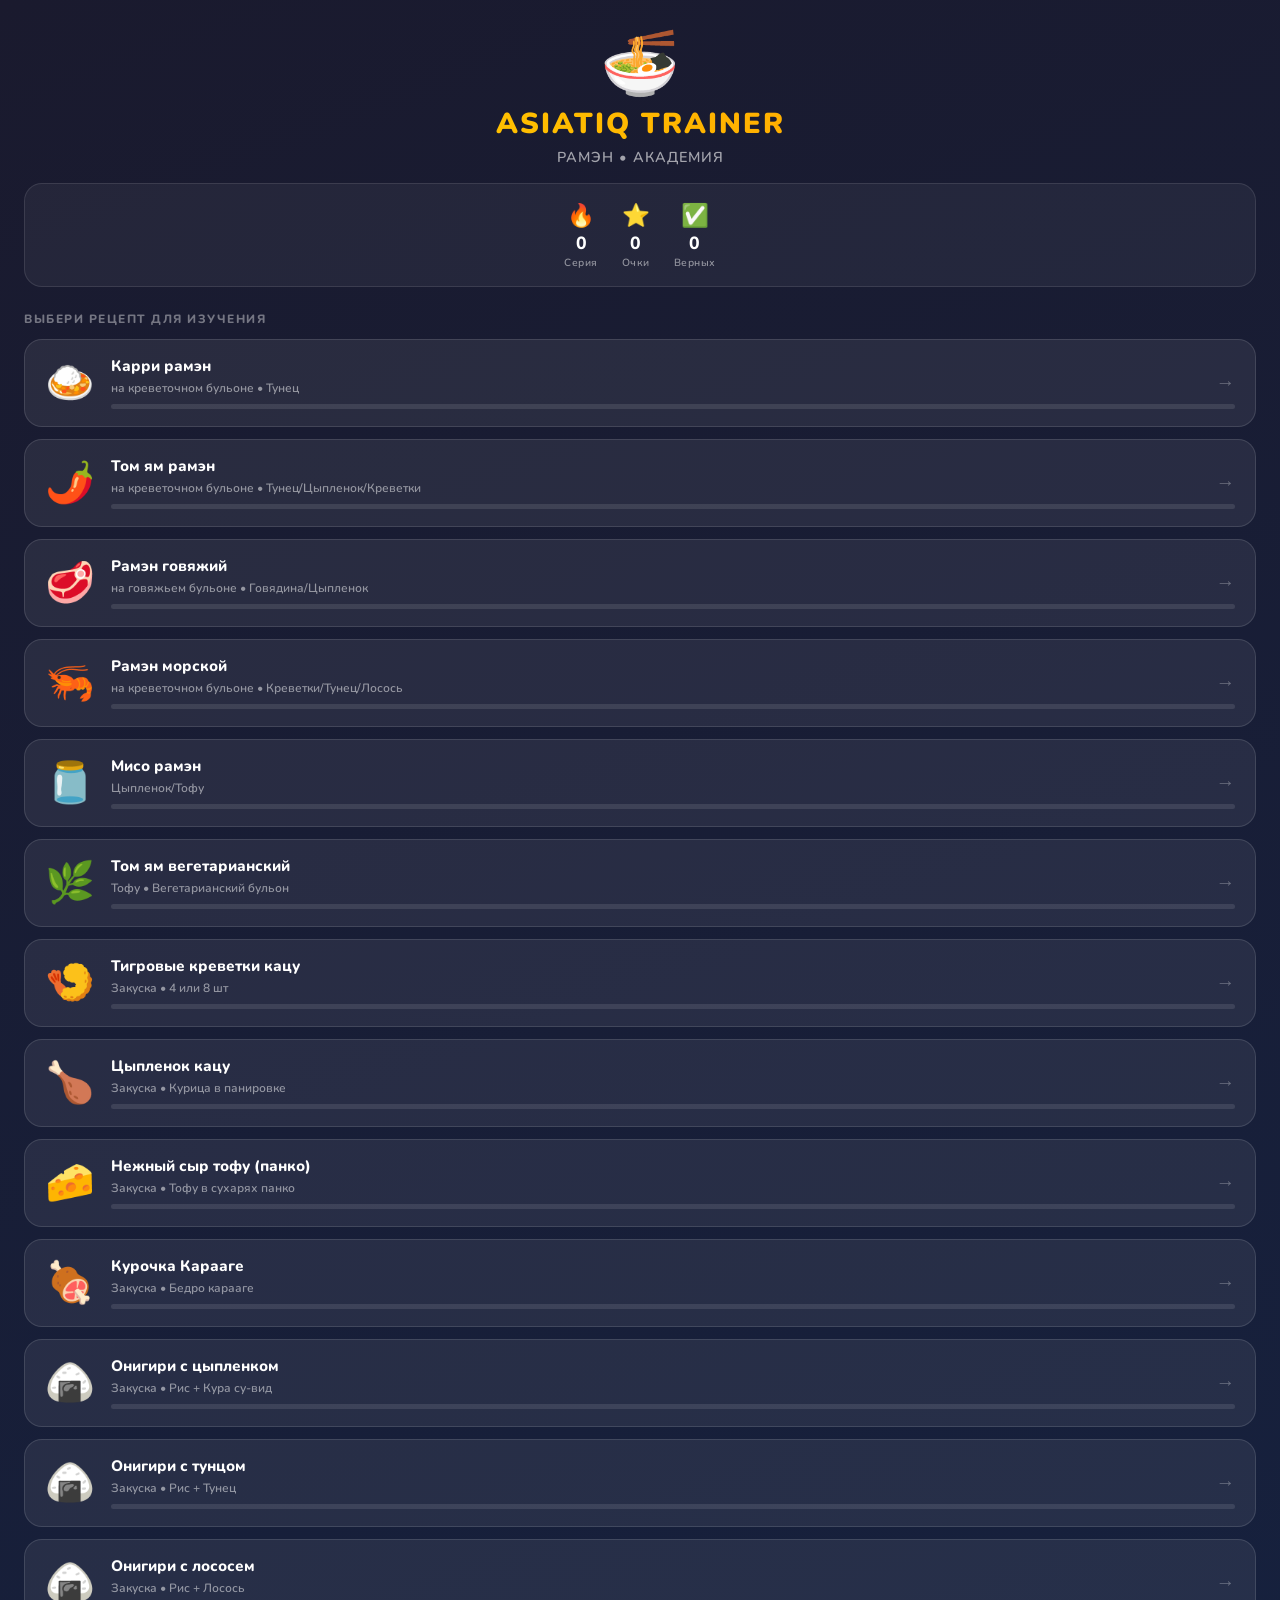
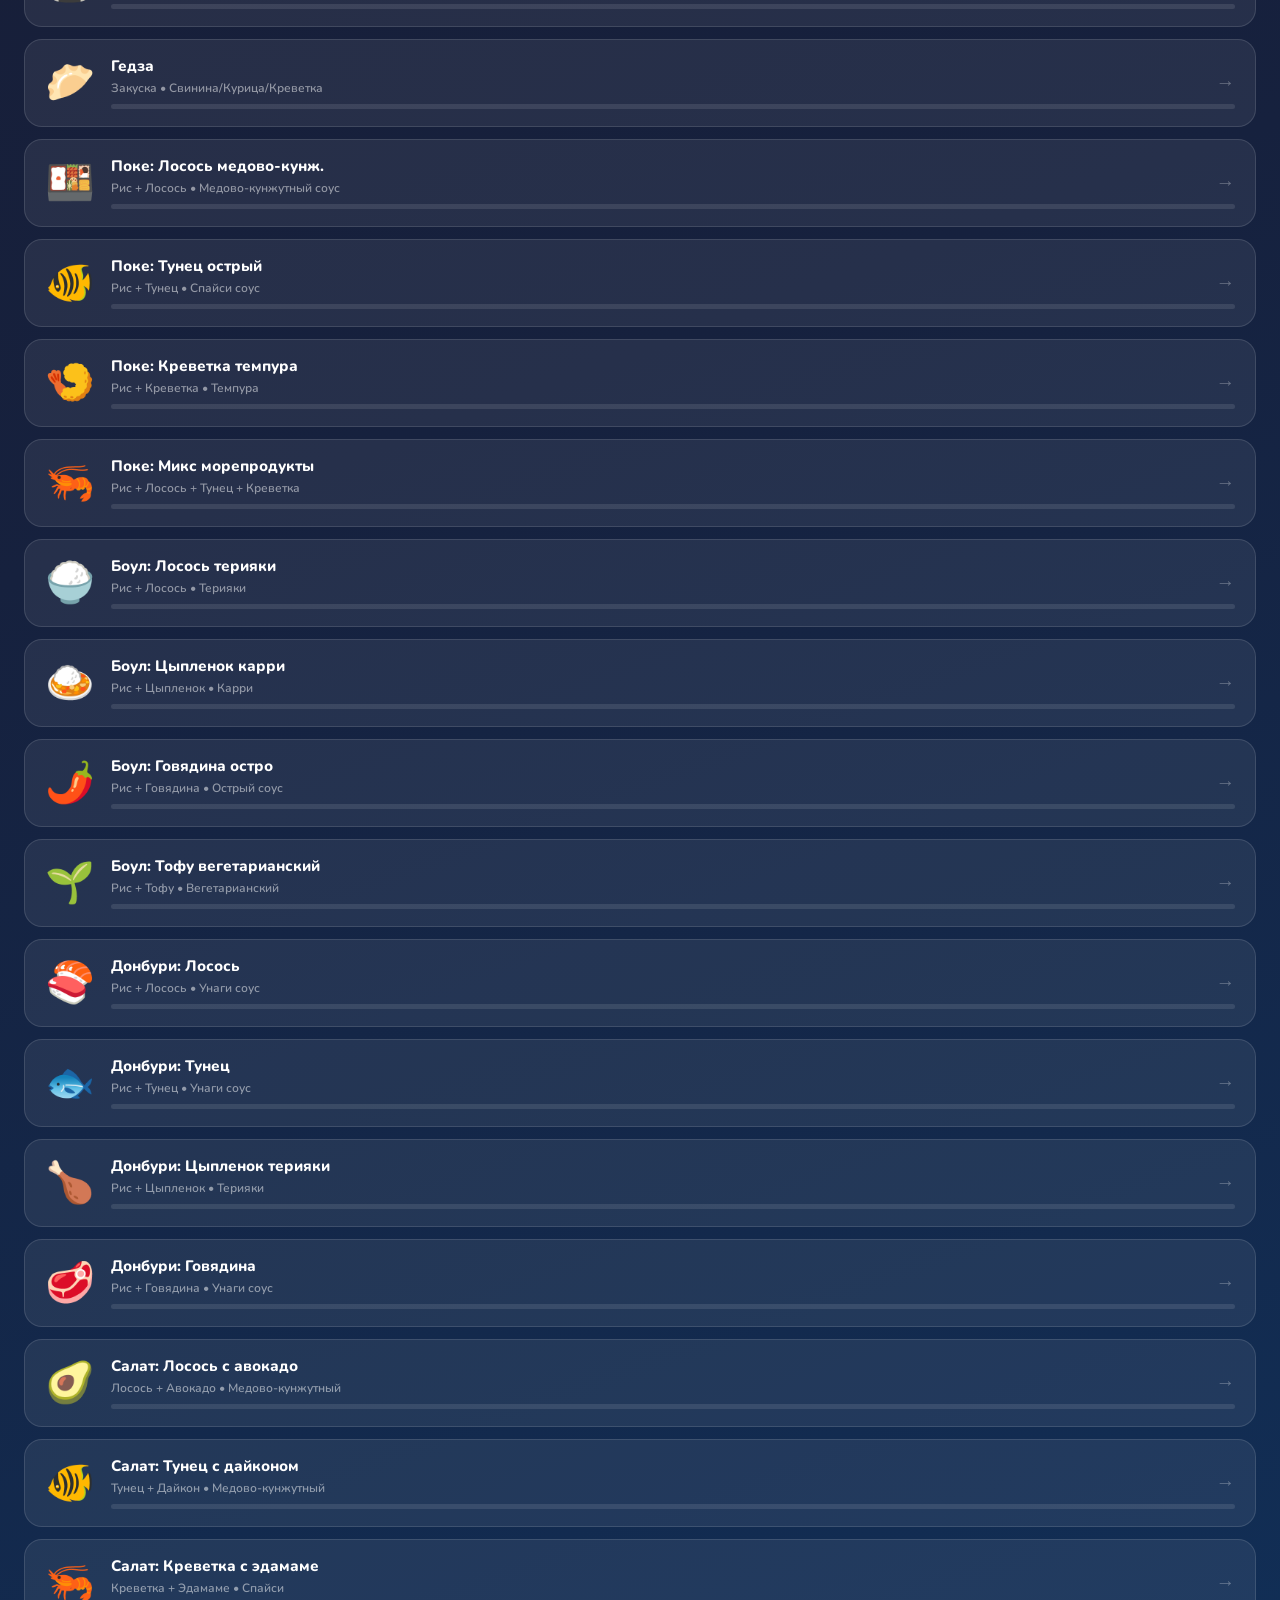
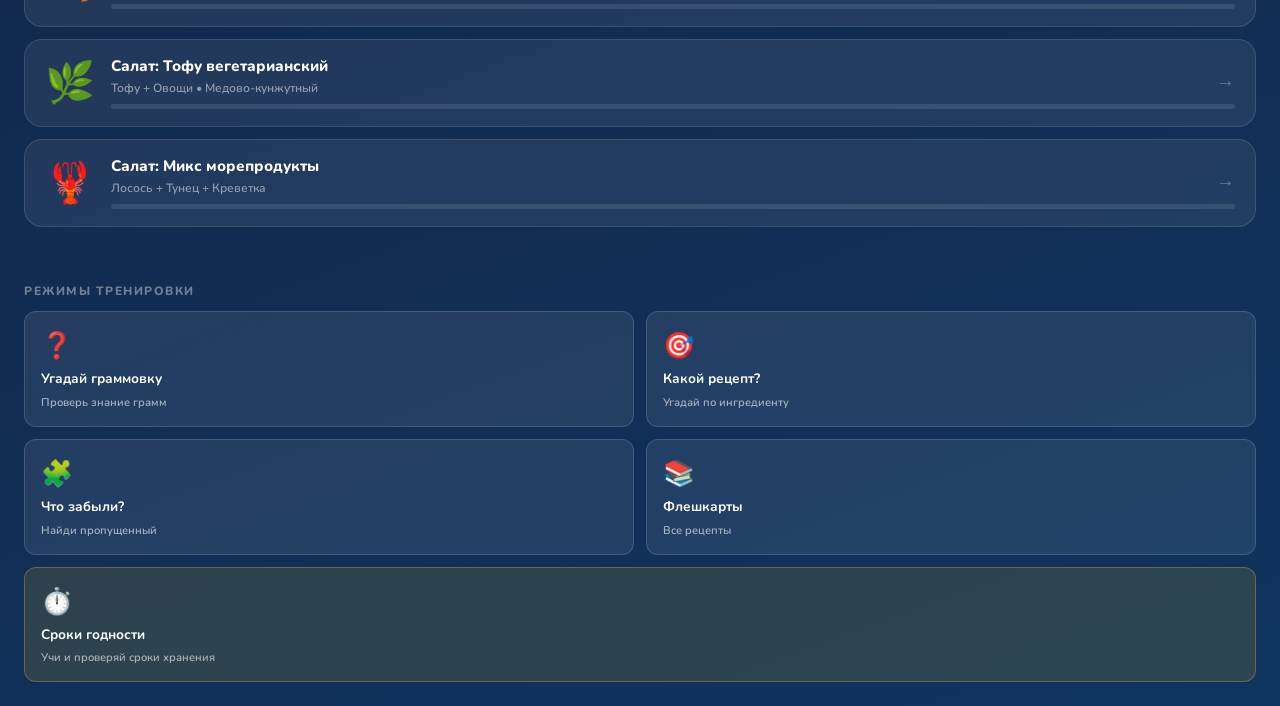
==== commit 5fbff50e: "update branch" ====
--- a/ramen-trainer.html
+++ b/ramen-trainer.html
@@ -62,6 +62,11 @@
       <span class="mode-icon">📚</span>
       <span>Флешкарты</span>
       <span class="mode-label">Все рецепты</span>
+    </button>
+    <button class="mode-btn" onclick="showShelfLife()" style="grid-column:1/-1; background:rgba(255,200,0,0.12); border-color:rgba(255,200,0,0.3);">
+      <span class="mode-icon">⏱️</span>
+      <span>Сроки годности</span>
+      <span class="mode-label">Учи и проверяй сроки хранения</span>
     </button>
   </div>
 </div>
--- a/css/styles.css
+++ b/css/styles.css
@@ -679,3 +679,20 @@
 .sl-badge.cold { background: rgba(28,176,246,0.2);  color: #70d2ff; border: 1px solid rgba(28,176,246,0.3); }
 .sl-badge.room { background: rgba(88,204,2,0.2);    color: #7ddd30; border: 1px solid rgba(88,204,2,0.3); }
 .sl-note { font-size: 0.65rem; color: rgba(255,255,255,0.4); font-weight: 600; margin-top: 2px; text-align: right; }
+
+.sl-actions { padding: 1rem 1.5rem; border-top: 1px solid rgba(255,255,255,0.1); display: flex; gap: 0.75rem; }
+.sl-btn {
+  flex: 1;
+  padding: 0.8rem;
+  border: none;
+  border-radius: var(--radius);
+  font-family: 'Nunito', sans-serif;
+  font-size: 0.85rem;
+  font-weight: 800;
+  cursor: pointer;
+  transition: all 0.12s;
+  letter-spacing: 0.5px;
+}
+.sl-btn.primary { background: var(--green); color: white; box-shadow: 0 4px 0 var(--green-dark); }
+.sl-btn.primary:hover { transform: translateY(-1px); }
+.sl-btn.secondary { background: rgba(255,255,255,0.1); color: white; border: 1px solid rgba(255,255,255,0.2); }
